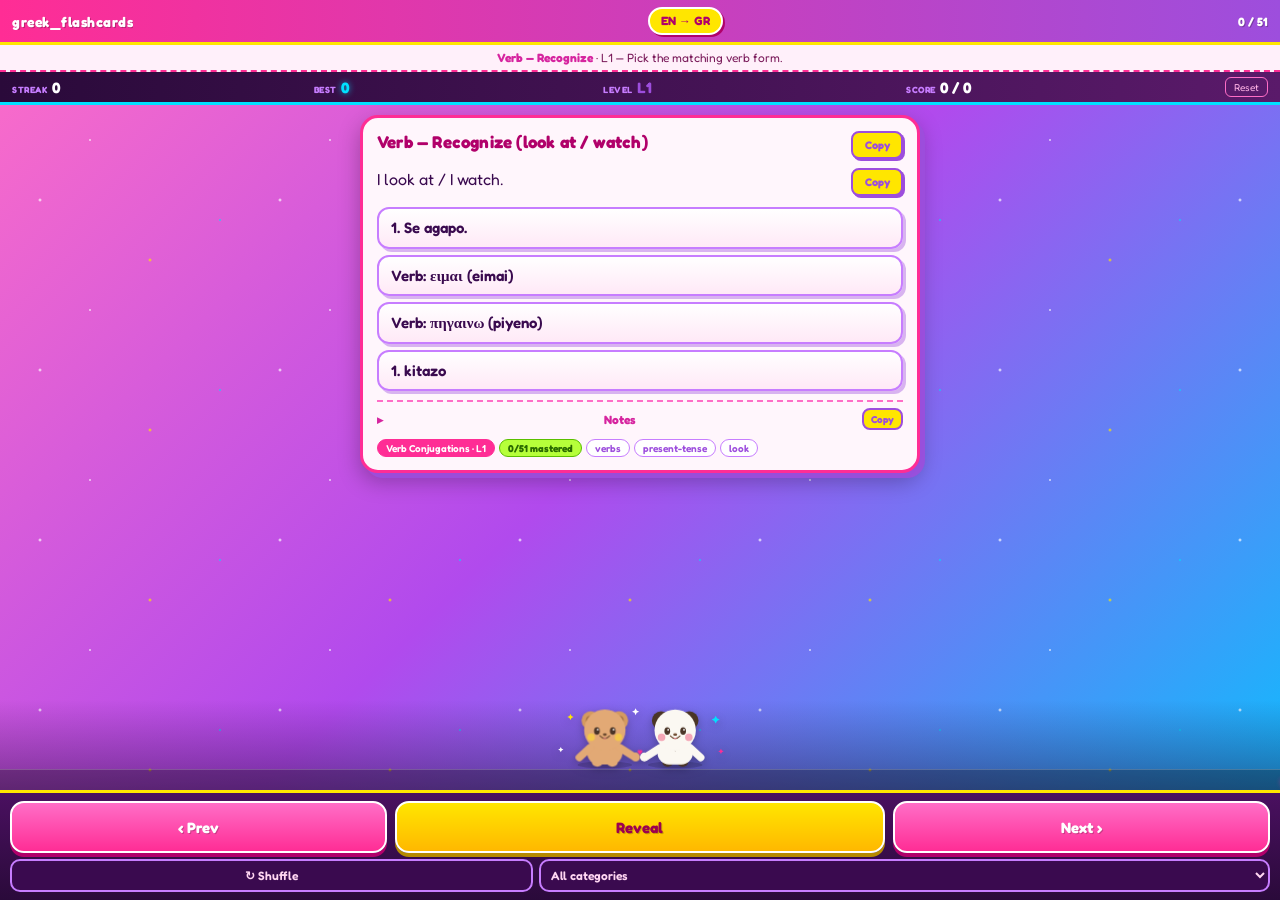
==== greek_flashcards/index.html @ 5ad34394 "persistent hearts + side-profile panda kiss every 10 correct PERSISTENT HEARTS: - New state.heartPla" ====
<!doctype html>
<html lang="en">
<head>
  <meta charset="utf-8" />
  <meta name="viewport" content="width=device-width, initial-scale=1, viewport-fit=cover" />
  <meta name="theme-color" content="#ff2d95" />
  <title>✩ Greek Flashcards ✩</title>
  <link rel="manifest" href="manifest.webmanifest" />
  <link rel="preconnect" href="https://fonts.googleapis.com" />
  <link rel="preconnect" href="https://fonts.gstatic.com" crossorigin />
  <link href="https://fonts.googleapis.com/css2?family=Fredoka:wght@400;500;600;700&display=swap" rel="stylesheet" />
  <link rel="stylesheet" href="styles.css" />
</head>
<body>
  <header class="topbar">
    <div class="deck-name" id="deckName">✩ greek_flashcards ✩</div>
    <button class="dir-toggle" id="dirToggle" type="button" aria-label="Toggle direction">EN → GR</button>
    <div class="progress"><span id="cardIndex">0</span> / <span id="cardTotal">0</span></div>
  </header>

  <div class="instructions-strip" id="instructionsStrip"><strong>Tip:</strong> Read prompt → tap Reveal → compare.</div>

  <div class="stats-bar">
    <span class="stat"><span class="stat-label">Streak</span><span class="stat-value" id="statStreak">0</span></span>
    <span class="stat"><span class="stat-label">Best</span><span class="stat-value best" id="statBest">0</span></span>
    <span class="stat"><span class="stat-label">Level</span><span class="stat-value level" id="statLevel">L1</span></span>
    <span class="stat"><span class="stat-label">Score</span><span class="stat-value" id="statScore">0 / 0</span></span>
    <button class="reset-stats" id="resetStats" type="button" title="Reset all stats">Reset</button>
  </div>

  <main class="card-stage">
    <section class="card" id="card" aria-live="polite">
      <div class="row concept-row">
        <div class="concept" id="concept">Loading…</div>
        <button class="copy-btn" data-copy="concept" type="button" aria-label="Copy concept">Copy</button>
      </div>

      <div class="row prompt-row">
        <div class="prompt" id="prompt"></div>
        <button class="copy-btn" data-copy="prompt" type="button" aria-label="Copy prompt">Copy</button>
      </div>

      <div class="mc-options" id="mcOptions"></div>

      <div class="feedback hidden" id="feedback"></div>

      <button class="reveal-btn hidden" id="revealBtn" type="button">Show answer (no score)</button>

      <div class="answer-row hidden" id="answerRow">
        <div id="answerBlocks"></div>
      </div>

      <details class="notes" id="notesWrap" hidden>
        <summary>
          <span>Notes</span>
          <button class="copy-btn inline-copy" data-copy="notes" type="button" aria-label="Copy notes">Copy</button>
        </summary>
        <div id="notes"></div>
      </details>

      <div class="tags" id="tags"></div>
    </section>
  </main>

  <footer class="mascot">
    <div class="mascot-stage">
    <svg class="mascot-svg" viewBox="0 0 440 150" xmlns="http://www.w3.org/2000/svg" role="img" aria-label="A bear and a panda holding hands">
      <!-- sparkles -->
      <g class="twinkle">
        <path d="M210 14 L212.5 19.5 L218 22 L212.5 24.5 L210 30 L207.5 24.5 L202 22 L207.5 19.5 Z" fill="#ffffff"/>
        <path d="M62 27 L64.2 31.8 L69 34 L64.2 36.2 L62 41 L59.8 36.2 L55 34 L59.8 31.8 Z" fill="#ffe600"/>
        <path d="M392 31 L395 37 L401 40 L395 43 L392 49 L389 43 L383 40 L389 37 Z" fill="#00e1ff"/>
        <path d="M404 106 L406 110 L410 112 L406 114 L404 118 L402 114 L398 112 L402 110 Z" fill="#ff2d95"/>
        <path d="M40 102 L42 106 L46 108 L42 110 L40 114 L38 110 L34 108 L38 106 Z" fill="#ffffff"/>
      </g>

      <!-- ground shadows -->
      <ellipse cx="140" cy="143" rx="62" ry="8" fill="#000000" opacity="0.16"/>
      <ellipse cx="300" cy="143" rx="62" ry="8" fill="#000000" opacity="0.16"/>

      <!-- ===== BEAR (left) ===== -->
      <g class="m-bear">
      <ellipse cx="123" cy="138" rx="12" ry="9" fill="#E2A975"/>
      <ellipse cx="157" cy="138" rx="12" ry="9" fill="#E2A975"/>
      <rect x="100" y="88" width="80" height="54" rx="26" fill="#E2A975"/>
      <line x1="106" y1="104" x2="82" y2="126" stroke="#E2A975" stroke-width="17" stroke-linecap="round"/>
      <line x1="174" y1="104" x2="206" y2="124" stroke="#E2A975" stroke-width="17" stroke-linecap="round"/>
      <circle cx="210" cy="125" r="10" fill="#E2A975"/>
      <circle cx="108" cy="42" r="21" fill="#D49A60"/>
      <circle cx="172" cy="42" r="21" fill="#D49A60"/>
      <circle cx="108" cy="42" r="11" fill="#9C6B3F"/>
      <circle cx="172" cy="42" r="11" fill="#9C6B3F"/>
      <circle cx="140" cy="64" r="47" fill="#E2A975"/>
      <circle class="m-bear-cheek" cx="109" cy="80" r="8.5" fill="#F4C84B"/>
      <circle class="m-bear-cheek" cx="171" cy="80" r="8.5" fill="#F4C84B"/>
      <ellipse cx="122" cy="66" rx="6.5" ry="8.5" fill="#4A3527"/>
      <ellipse cx="158" cy="66" rx="6.5" ry="8.5" fill="#4A3527"/>
      <circle cx="124" cy="63" r="2" fill="#ffffff"/>
      <circle cx="160" cy="63" r="2" fill="#ffffff"/>
      <ellipse cx="140" cy="74" rx="4.5" ry="3" fill="#6E4B30"/>
      <path d="M129 77 q11 12 22 0" fill="none" stroke="#6E4B30" stroke-width="2.4" stroke-linecap="round"/>
      <path d="M136 82 a5 5 0 0 0 8 0 z" fill="#EE7A93"/>
      </g>

      <!-- held-hands heart -->
      <path class="m-heart" d="M220 120 C214 114 213 110 217 109 C219 108.5 220 110 220 111.5 C220 110 221 108.5 223 109 C227 110 226 114 220 120 Z" fill="#ff2d95"/>

      <!-- ===== PANDA (right) ===== -->
      <g class="m-panda">
      <!-- body / arms / legs (always visible) -->
      <ellipse cx="283" cy="138" rx="12" ry="9" fill="#4A3526"/>
      <ellipse cx="317" cy="138" rx="12" ry="9" fill="#4A3526"/>
      <rect x="260" y="88" width="80" height="54" rx="26" fill="#FBF8F2"/>
      <path d="M286 92 L314 92 L300 112 Z" fill="#5C4433"/>
      <circle cx="300" cy="95" r="5" fill="#4A3526"/>
      <line x1="266" y1="104" x2="234" y2="124" stroke="#FBF8F2" stroke-width="17" stroke-linecap="round"/>
      <line x1="334" y1="104" x2="358" y2="126" stroke="#FBF8F2" stroke-width="17" stroke-linecap="round"/>
      <circle cx="230" cy="125" r="10" fill="#FBF8F2"/>
      <!-- frontal head (default) -->
      <g class="m-panda-head-front">
      <circle cx="268" cy="42" r="21" fill="#4A3526"/>
      <circle cx="332" cy="42" r="21" fill="#4A3526"/>
      <circle cx="300" cy="64" r="47" fill="#FBF8F2"/>
      <circle cx="269" cy="80" r="8.5" fill="#F4A6B6"/>
      <circle cx="331" cy="80" r="8.5" fill="#F4A6B6"/>
      <ellipse cx="282" cy="66" rx="6.5" ry="8.5" fill="#4A3527"/>
      <ellipse cx="318" cy="66" rx="6.5" ry="8.5" fill="#4A3527"/>
      <circle cx="284" cy="63" r="2" fill="#ffffff"/>
      <circle cx="320" cy="63" r="2" fill="#ffffff"/>
      <ellipse cx="300" cy="74" rx="4.5" ry="3" fill="#6E4B30"/>
      <path d="M289 77 q11 12 22 0" fill="none" stroke="#6E4B30" stroke-width="2.4" stroke-linecap="round"/>
      <path d="M296 82 a5 5 0 0 0 8 0 z" fill="#EE7A93"/>
      </g>
      <!-- side-profile head (shown on every-10 kiss) -->
      <g class="m-panda-head-profile">
        <!-- visible ear at back-top of head -->
        <circle cx="318" cy="24" r="20" fill="#4A3526"/>
        <circle cx="318" cy="24" r="10" fill="#9C6B3F"/>
        <!-- head -->
        <circle cx="300" cy="64" r="47" fill="#FBF8F2"/>
        <!-- snout / muzzle bulge on the left (toward bear) -->
        <ellipse cx="260" cy="74" rx="18" ry="14" fill="#FBF8F2"/>
        <!-- single eye patch on the front (left) side -->
        <ellipse cx="278" cy="58" rx="8" ry="11" fill="#4A3527" transform="rotate(-18 278 58)"/>
        <!-- eye highlight -->
        <circle cx="276" cy="55" r="2.6" fill="#ffffff"/>
        <circle cx="276" cy="55" r="1.3" fill="#000000"/>
        <!-- visible cheek -->
        <circle cx="278" cy="82" r="7.5" fill="#F4A6B6"/>
        <!-- nose -->
        <ellipse cx="247" cy="69" rx="4.2" ry="3.4" fill="#4A3526"/>
        <!-- puckered kiss mouth -->
        <ellipse cx="246" cy="79" rx="4.2" ry="3" fill="#EE7A93"/>
        <path d="M242 80 q3 -3 6 0" fill="none" stroke="#9C3B5A" stroke-width="1.3" stroke-linecap="round"/>
      </g>
      </g>
    </svg>
      <div class="heart-layer" id="heartLayer"></div>
    </div>
    <div class="marquee"><span>✩ welcome 2 greek flashcards ✩ kalimera bestie ✩ keep ur streak alive ✩ σ' αγαπώ ✩ tap a choice 2 score ✩</span></div>
  </footer>

  <nav class="controls">
    <div class="thumb-zone">
      <button id="prevBtn" type="button" aria-label="Previous">‹ Prev</button>
      <button id="bottomRevealBtn" type="button" aria-label="Reveal answer" class="reveal-bottom">Reveal</button>
      <button id="nextBtn" type="button" aria-label="Next">Next ›</button>
    </div>
    <div class="secondary-controls">
      <button id="shuffleBtn" type="button" aria-label="Shuffle">↻ Shuffle</button>
      <select id="categoryFilter" aria-label="Filter by category">
        <option value="">All categories</option>
      </select>
    </div>
  </nav>

  <div id="completeOverlay" class="complete-overlay hidden">
    <div id="confetti" class="confetti-layer"></div>
    <div class="complete-card">
      <button class="complete-close" id="completeClose" type="button" aria-label="Close">×</button>
      <div class="complete-stars">✩ ✩ ✩</div>
      <h1 class="complete-title" id="completeTitle">CATEGORY COMPLETE!</h1>
      <p class="complete-subtitle" id="completeSubtitle">You mastered all the cards! ✩</p>
      <div class="complete-actions">
        <button class="complete-restart" id="completeRestart" type="button">Restart</button>
      </div>
      <div class="complete-stars">✩ ✩ ✩</div>
    </div>
  </div>

  <script src="app.js"></script>
</body>
</html>
---- greek_flashcards/styles.css ----
:root {
  --hot: #ff2d95;
  --hot2: #ff6ec7;
  --purple: #9d4edd;
  --purple2: #c77dff;
  --cyan: #00e1ff;
  --lime: #b6ff3a;
  --yellow: #ffe600;
  --ink: #3a0a4f;
  --ink-soft: #7a4a92;
  --card: #fff6fc;
  --card-edge: #ff2d95;
}

* { box-sizing: border-box; }

html, body {
  margin: 0;
  padding: 0;
  height: 100dvh;
  color: var(--ink);
  font-family: "Comic Sans MS", "Fredoka", "Chalkboard SE", "Comic Neue", cursive;
  -webkit-font-smoothing: antialiased;
}

body {
  display: flex;
  flex-direction: column;
  overflow: hidden;
  background-color: #b14aed;
  background-image:
    radial-gradient(2px 2px at 40px 30px, #ffffff, transparent),
    radial-gradient(2px 2px at 150px 90px, #ffe600, transparent),
    radial-gradient(1.5px 1.5px at 220px 50px, #00e1ff, transparent),
    radial-gradient(1.5px 1.5px at 90px 140px, #ffffff, transparent),
    linear-gradient(135deg, #ff6ec7 0%, #b14aed 48%, #00c6ff 100%);
  background-size: 240px 170px, 240px 170px, 240px 170px, 240px 170px, cover;
  background-attachment: fixed;
}

/* ---------- top banner ---------- */
.topbar {
  flex: 0 0 auto;
  display: flex;
  justify-content: space-between;
  align-items: center;
  gap: 8px;
  padding: 7px 12px;
  font-size: 12px;
  color: #fff;
  background: linear-gradient(90deg, #ff2d95, #9d4edd);
  border-bottom: 3px solid var(--yellow);
  text-shadow: 1px 1px 0 rgba(0,0,0,0.25);
}
.deck-name {
  font-weight: 700;
  flex: 0 1 auto;
  min-width: 0;
  overflow: hidden;
  text-overflow: ellipsis;
  white-space: nowrap;
  font-size: 14px;
  letter-spacing: 0.5px;
}
.dir-toggle {
  background: var(--yellow);
  color: #b1006a;
  border: 2px solid #fff;
  border-radius: 999px;
  padding: 4px 11px;
  font-size: 12px;
  font-weight: 700;
  cursor: pointer;
  white-space: nowrap;
  box-shadow: 2px 2px 0 #b1006a;
  font-family: inherit;
}
.dir-toggle:active { transform: translate(1px,1px); box-shadow: 1px 1px 0 #b1006a; }
.progress { font-variant-numeric: tabular-nums; flex: 0 0 auto; font-weight: 700; }

/* ---------- instructions ---------- */
.instructions-strip {
  flex: 0 0 auto;
  padding: 5px 12px;
  background: #fff0fa;
  border-bottom: 2px dashed var(--hot);
  font-size: 12px;
  color: #7a1a5a;
  text-align: center;
  white-space: nowrap;
  overflow: hidden;
  text-overflow: ellipsis;
}
.instructions-strip strong { color: #d6249f; font-weight: 700; }

/* ---------- stats ---------- */
.stats-bar {
  flex: 0 0 auto;
  display: flex;
  align-items: center;
  justify-content: space-between;
  gap: 8px;
  padding: 5px 12px;
  background: linear-gradient(90deg, #2a0a3a, #5a1a6a);
  border-bottom: 3px solid var(--cyan);
  font-size: 12px;
}
.stat { display: inline-flex; align-items: baseline; gap: 4px; }
.stat-label { color: var(--purple2); text-transform: uppercase; letter-spacing: 0.6px; font-size: 9px; font-weight: 700; }
.stat-value { color: #fff; font-weight: 700; font-variant-numeric: tabular-nums; font-size: 15px; }
.stat-value.best { color: var(--cyan); text-shadow: 0 0 6px rgba(0,225,255,0.7); }
.stat-value.hot { color: var(--lime); text-shadow: 0 0 8px rgba(182,255,58,0.9); }
.reset-stats {
  background: transparent;
  color: #ffb3e6;
  border: 1px solid var(--hot2);
  border-radius: 6px;
  padding: 3px 8px;
  font-size: 10px;
  cursor: pointer;
  font-family: inherit;
}
.reset-stats:active { background: rgba(255,45,149,0.3); }

/* ---------- card stage ---------- */
.card-stage {
  flex: 1 1 auto;
  min-height: 0;
  display: flex;
  justify-content: center;
  padding: 10px;
  overflow-y: auto;
  -webkit-overflow-scrolling: touch;
}
.card {
  background: var(--card);
  border: 3px solid var(--card-edge);
  border-radius: 18px;
  padding: 13px 14px;
  width: 100%;
  max-width: 560px;
  display: flex;
  flex-direction: column;
  gap: 9px;
  height: fit-content;
  box-shadow: 5px 5px 0 rgba(157,78,221,0.9), 0 8px 22px rgba(0,0,0,0.28);
}

.row { display: flex; align-items: flex-start; gap: 8px; }

.concept {
  flex: 1;
  font-size: clamp(14px, 3.7vw, 17px);
  font-weight: 700;
  letter-spacing: 0.2px;
  line-height: 1.25;
  color: #b1006a;
}
.prompt {
  flex: 1;
  font-size: clamp(14px, 3.6vw, 16px);
  line-height: 1.4;
  white-space: pre-line;
  color: var(--ink);
  cursor: pointer;
}

/* ---------- multiple choice ---------- */
.mc-options { display: flex; flex-direction: column; gap: 6px; margin-top: 2px; }
.mc-option {
  text-align: left;
  background: linear-gradient(#ffffff, #ffe9f7);
  border: 2.5px solid var(--purple2);
  border-radius: 12px;
  padding: 9px 12px;
  font-size: clamp(13px, 3.4vw, 15px);
  color: var(--ink);
  font-weight: 600;
  cursor: pointer;
  white-space: pre-line;
  line-height: 1.3;
  box-shadow: 3px 3px 0 rgba(157,78,221,0.4);
  font-family: inherit;
  transition: transform 0.08s;
}
.mc-option:active { transform: translate(1px,1px); }
.mc-option.correct {
  background: linear-gradient(#eaffd0, #caff8a);
  border-color: #5bbf00;
  color: #2a6a00;
  font-weight: 700;
  box-shadow: 3px 3px 0 #5bbf00;
}
.mc-option.wrong {
  background: linear-gradient(#ffe0ea, #ffc2d4);
  border-color: #ff3b6b;
  color: #c00038;
  box-shadow: 3px 3px 0 #ff3b6b;
}
.mc-option.disabled { pointer-events: none; }
.mc-option.disabled:not(.correct):not(.wrong) { opacity: 0.5; }

.feedback {
  text-align: center;
  font-size: 13px;
  font-weight: 700;
  padding: 5px;
  border-radius: 10px;
}
.feedback.ok { color: #2a6a00; background: #d9ffb0; border: 2px solid #5bbf00; }
.feedback.bad { color: #c00038; background: #ffd9e4; border: 2px solid #ff3b6b; }

/* ---------- answer ---------- */
.reveal-btn {
  align-self: center;
  background: #fff;
  color: var(--purple);
  border: 2px solid var(--purple2);
  border-radius: 999px;
  padding: 6px 14px;
  font-size: 12px;
  cursor: pointer;
  font-family: inherit;
  font-weight: 600;
}
.reveal-btn:active { transform: translateY(1px); }

.answer-row { display: flex; flex-direction: column; gap: 8px; }
.ans-block { display: flex; flex-direction: column; gap: 2px; }
.ans-label { font-size: 10px; color: var(--purple); text-transform: uppercase; letter-spacing: 0.6px; font-weight: 700; }
.ans-row { align-items: flex-start; gap: 8px; }
.ans-text { flex: 1; font-size: clamp(13px, 3.4vw, 15px); line-height: 1.4; white-space: pre-line; }
.ans-en { color: var(--ink); }
.ans-gr { color: #d6249f; font-weight: 700; }
.ans-phon { color: #6a1fb1; font-style: italic; }
.hidden { display: none; }

.copy-btn {
  flex: 0 0 auto;
  background: var(--yellow);
  color: #9d4edd;
  border: 2px solid #9d4edd;
  border-radius: 8px;
  padding: 4px 9px;
  font-size: 11px;
  font-weight: 700;
  cursor: pointer;
  min-width: 52px;
  min-height: 28px;
  box-shadow: 2px 2px 0 #9d4edd;
  font-family: inherit;
}
.copy-btn:active { transform: translate(1px,1px); box-shadow: 1px 1px 0 #9d4edd; }
.copy-btn.copied { background: var(--lime); color: #2a6a00; border-color: #2a6a00; box-shadow: 2px 2px 0 #2a6a00; }
.copy-btn.inline-copy { margin-left: 6px; padding: 2px 7px; font-size: 10px; min-height: 22px; min-width: auto; box-shadow: none; }

/* ---------- notes & tags ---------- */
.notes {
  color: var(--ink-soft);
  font-size: 12px;
  border-top: 2px dashed var(--hot2);
  padding-top: 6px;
}
.notes summary {
  cursor: pointer;
  color: #d6249f;
  display: flex;
  align-items: center;
  justify-content: space-between;
  list-style: none;
  font-size: 12px;
  font-weight: 700;
}
.notes summary::-webkit-details-marker { display: none; }
.notes summary::before { content: "▸ "; display: inline-block; transition: transform 0.15s; }
.notes[open] summary::before { transform: rotate(90deg); }
.notes > div { margin-top: 6px; line-height: 1.45; white-space: pre-line; font-size: 12px; }

.tags { display: flex; flex-wrap: wrap; gap: 4px; }
.tag {
  font-size: 10px;
  color: var(--purple);
  background: #fff;
  border: 1.5px solid var(--purple2);
  border-radius: 999px;
  padding: 2px 8px;
  font-weight: 600;
}
.tag-category { color: #fff; background: var(--hot); border-color: var(--hot); }
.tag-sub { color: #06414f; background: var(--cyan); border-color: #00b3cc; }

/* ---------- mascot band ---------- */
.mascot {
  flex: 0 0 auto;
  display: flex;
  flex-direction: column;
  align-items: center;
  gap: 1px;
  padding: 2px 0 0;
  background: linear-gradient(180deg, rgba(42,10,58,0), rgba(42,10,58,0.45));
}
.mascot-stage {
  position: relative;
  display: inline-block;
  line-height: 0;
}
.mascot-svg {
  width: min(90vw, 340px);
  height: auto;
  max-height: 66px;
  display: block;
  filter: drop-shadow(0 3px 4px rgba(0,0,0,0.25));
}
.heart-layer {
  position: absolute;
  inset: 0;
  pointer-events: none;
  overflow: visible;
  z-index: 5;
}
.heart-burst {
  position: absolute;
  font-size: 22px;
  line-height: 1;
  pointer-events: none;
  user-select: none;
  transform-origin: center;
  animation: heartBurst 600ms cubic-bezier(.34,1.56,.64,1) forwards;
  filter: drop-shadow(0 0 3px rgba(255,255,255,0.6));
  will-change: transform, opacity;
}
@keyframes heartBurst {
  0%   { transform: translate(-50%,-50%) scale(0.2) rotate(var(--rot, 0deg)); opacity: 0; }
  60%  { transform: translate(-50%,-50%) scale(1.4) rotate(var(--rot, 0deg)); opacity: 1; }
  100% { transform: translate(-50%,-50%) scale(1)   rotate(var(--rot, 0deg)); opacity: 1; }
}
.heart-burst.clearing {
  animation: heartClear 350ms ease-in forwards;
}
@keyframes heartClear {
  0%   { opacity: 1; transform: translate(-50%,-50%) scale(1)   rotate(var(--rot, 0deg)); }
  100% { opacity: 0; transform: translate(-50%, 40%) scale(0.3) rotate(var(--rot, 0deg)); }
}
@media (prefers-reduced-motion: reduce) {
  .heart-burst { animation: none; opacity: 1; transform: translate(-50%,-50%) rotate(var(--rot,0deg)); }
}
.twinkle { animation: twinkle 1.6s ease-in-out infinite alternate; transform-origin: center; }
@keyframes twinkle { from { opacity: 0.45; } to { opacity: 1; } }

.marquee {
  width: 100%;
  overflow: hidden;
  white-space: nowrap;
  background: rgba(0,0,0,0.25);
  border-top: 1px solid rgba(255,255,255,0.2);
}
.marquee span {
  display: inline-block;
  padding-left: 100%;
  font-size: 11px;
  font-weight: 700;
  color: var(--yellow);
  text-shadow: 0 0 5px var(--hot);
  animation: scroll 16s linear infinite;
}
@keyframes scroll { from { transform: translateX(0); } to { transform: translateX(-100%); } }

/* ---------- bottom controls ---------- */
.controls {
  flex: 0 0 auto;
  display: flex;
  flex-direction: column;
  gap: 6px;
  padding: 8px 10px calc(8px + env(safe-area-inset-bottom));
  background: linear-gradient(0deg, #2a0a3a, #4a1060);
  border-top: 3px solid var(--yellow);
}
.thumb-zone { display: grid; grid-template-columns: 1fr 1.3fr 1fr; gap: 8px; }
.thumb-zone button {
  background: linear-gradient(var(--hot2), var(--hot));
  color: #fff;
  border: 2.5px solid #fff;
  border-radius: 14px;
  padding: 11px 8px;
  font-size: 15px;
  font-weight: 700;
  min-height: 52px;
  box-shadow: 0 4px 0 #b1006a;
  text-shadow: 1px 1px 0 rgba(0,0,0,0.2);
  font-family: inherit;
}
.thumb-zone button:active { transform: translateY(2px); box-shadow: 0 2px 0 #b1006a; }
.reveal-bottom {
  background: linear-gradient(var(--yellow), #ffb800) !important;
  color: #9d0050 !important;
  box-shadow: 0 4px 0 #b58a00 !important;
}
.reveal-bottom:active { box-shadow: 0 2px 0 #b58a00 !important; }
.reveal-bottom.revealed {
  background: linear-gradient(var(--lime), #7ad400) !important;
  color: #1f5a00 !important;
  box-shadow: 0 4px 0 #4f8a00 !important;
}
.secondary-controls { display: grid; grid-template-columns: 1fr 1.4fr; gap: 6px; }
.secondary-controls button, .secondary-controls select {
  background: #3a0a4f;
  color: #ffd6f2;
  border: 2px solid var(--purple2);
  border-radius: 10px;
  padding: 6px 6px;
  font-size: 12px;
  min-height: 32px;
  font-family: inherit;
  font-weight: 600;
}
.secondary-controls button:active { transform: translateY(1px); }

/* ---------- mastery tag ---------- */
.tag-mastery { color: #2a6a00; background: var(--lime); border-color: #5bbf00; font-weight: 700; }
.tag-progress { color: #6a3a00; background: #ffe6b3; border-color: #d4933a; font-weight: 700; }

/* ---------- level stat ---------- */
.stat-value.level { color: var(--purple); }
.stat-value.level.hot { color: var(--hot); text-shadow: 0 0 6px rgba(255,45,149,0.5); }
.stat-value.level.max { color: var(--yellow); background: var(--hot); padding: 2px 6px; border-radius: 6px; }

/* ---------- KISS animation ---------- */
/* Panda (right, center ~300,115) leans 90° CCW + translates left
   so its mouth lands on bear's right cheek (~178,80). Pivots around
   the panda's body center. */
.m-panda {
  transform-box: fill-box;
  transform-origin: 50% 70%;
  will-change: transform;
}
.m-bear {
  transform-box: fill-box;
  transform-origin: 50% 70%;
  will-change: transform;
}
.m-bear-cheek {
  transition: none;
  transform-origin: center;
  transform-box: fill-box;
  will-change: fill, r;
}

/* ---- profile head visibility ---- */
.m-panda-head-profile { opacity: 0; pointer-events: none; }
.mascot-svg.kiss-fire-profile .m-panda-head-front { opacity: 0; }
.mascot-svg.kiss-fire-profile .m-panda-head-profile { opacity: 1; }

.mascot-svg.kiss-fire .m-panda { animation: pandaKiss 480ms cubic-bezier(.55,.08,.3,1.4) both; }
.mascot-svg.kiss-fire .m-bear  { animation: bearAbsorb 480ms cubic-bezier(.4,0,.4,1)    both; }
.mascot-svg.kiss-fire .m-bear-cheek { animation: bearBlush 900ms ease-out both; }
.mascot-svg.kiss-fire .m-heart { animation: heartPulse 480ms ease-out both; }

/* ---- profile (every-10) kiss: no body rotation, head is already in profile ---- */
.mascot-svg.kiss-fire-profile .m-panda { animation: pandaKissProfile 900ms cubic-bezier(.4,0,.4,1.2) both; }
.mascot-svg.kiss-fire-profile .m-bear  { animation: bearAbsorbProfile 900ms cubic-bezier(.4,0,.4,1) both; }
.mascot-svg.kiss-fire-profile .m-bear-cheek { animation: bearBlushProfile 1400ms ease-out both; }
.mascot-svg.kiss-fire-profile .m-heart { animation: heartPulse 900ms ease-out both; }
@keyframes pandaKissProfile {
  0%   { transform: translate(0,0); }
  35%  { transform: translate(-95px, 8px); }   /* leans in for the smooch */
  60%  { transform: translate(-105px, 10px); } /* contact */
  78%  { transform: translate(-95px, 8px); }
  100% { transform: translate(0,0); }
}
@keyframes bearAbsorbProfile {
  0%   { transform: translate(0,0)     rotate(0); }
  50%  { transform: translate(0,0)     rotate(0); }
  62%  { transform: translate(-6px,2px) rotate(-7deg); }
  80%  { transform: translate(-3px,1px) rotate(-3deg); }
  100% { transform: translate(0,0)     rotate(0); }
}
@keyframes bearBlushProfile {
  0%   { fill: #F4C84B; }
  30%  { fill: #ff6ec7; }
  55%  { fill: #ff1f7a; }
  100% { fill: #F4C84B; }
}

@keyframes pandaKiss {
  0%   { transform: rotate(0)        translate(0, 0); }
  35%  { transform: rotate(-90deg)   translate(0, -40px); }
  55%  { transform: rotate(-90deg)   translate(0, -52px); } /* contact */
  75%  { transform: rotate(-90deg)   translate(0, -40px); }
  100% { transform: rotate(0)        translate(0, 0); }
}

@keyframes bearAbsorb {
  0%   { transform: translate(0,0)     rotate(0); }
  45%  { transform: translate(0,0)     rotate(0); }
  60%  { transform: translate(-4px,1px) rotate(-5deg); }   /* nudged by the kiss */
  78%  { transform: translate(-2px,0)   rotate(-2deg); }
  100% { transform: translate(0,0)     rotate(0); }
}

@keyframes bearBlush {
  0%   { fill: #F4C84B; }
  35%  { fill: #ff6ec7; }   /* blushing */
  65%  { fill: #ff2d95; }   /* peak blush */
  100% { fill: #F4C84B; }
}

@keyframes heartPulse {
  0%   { transform: scale(1); }
  50%  { transform: scale(1.5); filter: drop-shadow(0 0 6px #ff2d95); }
  100% { transform: scale(1); }
}
.m-heart { transform-origin: center; transform-box: fill-box; }

@media (prefers-reduced-motion: reduce) {
  .mascot-svg.kiss-fire .m-panda,
  .mascot-svg.kiss-fire .m-bear,
  .mascot-svg.kiss-fire .m-bear-cheek,
  .mascot-svg.kiss-fire .m-heart,
  .mascot-svg.kiss-fire-profile .m-panda,
  .mascot-svg.kiss-fire-profile .m-bear,
  .mascot-svg.kiss-fire-profile .m-bear-cheek,
  .mascot-svg.kiss-fire-profile .m-heart { animation: none; }
}

/* ---------- CATEGORY COMPLETE overlay ---------- */
.complete-overlay {
  position: fixed;
  inset: 0;
  z-index: 1000;
  display: flex;
  align-items: center;
  justify-content: center;
  padding: 16px;
  background: radial-gradient(ellipse at center, rgba(157,78,221,0.65), rgba(11,4,30,0.92));
  animation: overlayIn 0.3s ease-out;
  overflow: hidden;
}
.complete-overlay.hidden { display: none; }
@keyframes overlayIn { from { opacity: 0; } to { opacity: 1; } }

.complete-card {
  position: relative;
  background: linear-gradient(180deg, #fff6fc, #ffe0f0);
  border: 4px solid var(--yellow);
  border-radius: 22px;
  padding: 28px 22px;
  width: min(420px, 92vw);
  text-align: center;
  box-shadow: 0 16px 50px rgba(0,0,0,0.55), 0 0 0 6px rgba(255,45,149,0.6);
  animation: cardPop 0.55s cubic-bezier(.34,1.56,.64,1) both;
}
@keyframes cardPop {
  0%   { transform: scale(0.4) rotate(-8deg); opacity: 0; }
  60%  { transform: scale(1.08) rotate(2deg); opacity: 1; }
  100% { transform: scale(1) rotate(0); }
}

.complete-close {
  position: absolute;
  top: 6px;
  right: 10px;
  background: transparent;
  border: none;
  font-size: 26px;
  font-weight: 700;
  color: var(--purple);
  cursor: pointer;
  line-height: 1;
}

.complete-stars {
  color: var(--yellow);
  font-size: 20px;
  letter-spacing: 8px;
  text-shadow: 0 0 8px var(--hot);
  margin: 4px 0;
  animation: starsTwinkle 1.2s ease-in-out infinite alternate;
}
@keyframes starsTwinkle { from { opacity: 0.5; transform: scale(0.96); } to { opacity: 1; transform: scale(1.04); } }

.complete-title {
  margin: 8px 0 4px;
  font-size: clamp(22px, 7vw, 32px);
  font-weight: 900;
  letter-spacing: 1px;
  color: var(--hot);
  text-shadow: 3px 3px 0 var(--yellow), 5px 5px 0 var(--purple);
  animation: titlePulse 1s ease-in-out infinite alternate;
}
@keyframes titlePulse { from { transform: scale(1); } to { transform: scale(1.05); } }

.complete-subtitle {
  margin: 8px 0 16px;
  font-size: 14px;
  color: var(--ink);
  font-weight: 600;
}

.complete-actions { margin: 12px 0 8px; }
.complete-restart {
  background: linear-gradient(var(--lime), #7ad400);
  color: #1f5a00;
  border: 3px solid #4f8a00;
  border-radius: 14px;
  padding: 12px 22px;
  font-size: 16px;
  font-weight: 800;
  font-family: inherit;
  cursor: pointer;
  box-shadow: 0 5px 0 #4f8a00;
  text-shadow: 1px 1px 0 rgba(255,255,255,0.5);
}
.complete-restart:active { transform: translateY(3px); box-shadow: 0 2px 0 #4f8a00; }

/* confetti */
.confetti-layer {
  position: absolute;
  inset: 0;
  pointer-events: none;
  overflow: hidden;
}
.confetto {
  position: absolute;
  top: -20px;
  width: 10px;
  height: 16px;
  border-radius: 2px;
  animation: confettiFall linear forwards;
}
@keyframes confettiFall {
  0%   { transform: translateY(-20px) rotate(0); opacity: 1; }
  100% { transform: translateY(110vh) rotate(720deg); opacity: 0.9; }
}
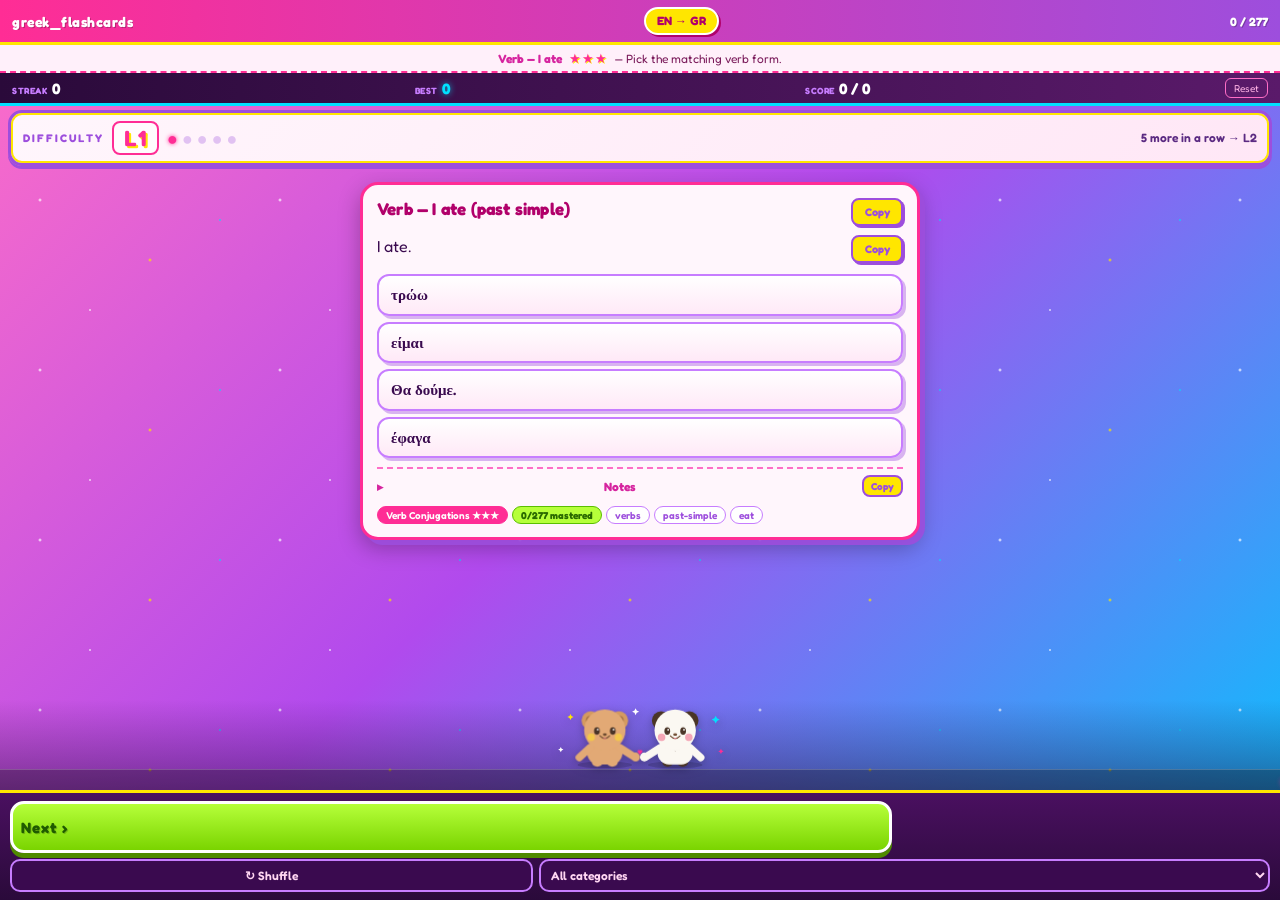
==== commit 7d673b97: "left-thumb Next-only nav + new Progressive Theme category (40 cards) UI — single Next button on the " ====
--- a/greek_flashcards/index.html
+++ b/greek_flashcards/index.html
@@ -23,9 +23,15 @@
   <div class="stats-bar">
     <span class="stat"><span class="stat-label">Streak</span><span class="stat-value" id="statStreak">0</span></span>
     <span class="stat"><span class="stat-label">Best</span><span class="stat-value best" id="statBest">0</span></span>
-    <span class="stat"><span class="stat-label">Level</span><span class="stat-value level" id="statLevel">L1</span></span>
     <span class="stat"><span class="stat-label">Score</span><span class="stat-value" id="statScore">0 / 0</span></span>
     <button class="reset-stats" id="resetStats" type="button" title="Reset all stats">Reset</button>
+  </div>
+
+  <div class="difficulty-meter" id="difficultyMeter" role="status" aria-live="polite">
+    <span class="dm-label">DIFFICULTY</span>
+    <span class="dm-level" id="dmLevel">L1</span>
+    <span class="dm-dots" id="dmDots" aria-hidden="true">●○○○○</span>
+    <span class="dm-hint" id="dmHint">2 right in a row → L2</span>
   </div>
 
   <main class="card-stage">
@@ -44,7 +50,7 @@
 
       <div class="feedback hidden" id="feedback"></div>
 
-      <button class="reveal-btn hidden" id="revealBtn" type="button">Show answer (no score)</button>
+      <button class="reveal-btn hidden" id="revealBtn" type="button" hidden>Show answer (no score)</button>
 
       <div class="answer-row hidden" id="answerRow">
         <div id="answerBlocks"></div>
@@ -161,10 +167,8 @@
   </footer>
 
   <nav class="controls">
-    <div class="thumb-zone">
-      <button id="prevBtn" type="button" aria-label="Previous">‹ Prev</button>
-      <button id="bottomRevealBtn" type="button" aria-label="Reveal answer" class="reveal-bottom">Reveal</button>
-      <button id="nextBtn" type="button" aria-label="Next">Next ›</button>
+    <div class="thumb-zone thumb-zone-left">
+      <button id="nextBtn" type="button" aria-label="Next" class="next-big">Next ›</button>
     </div>
     <div class="secondary-controls">
       <button id="shuffleBtn" type="button" aria-label="Shuffle">↻ Shuffle</button>
--- a/greek_flashcards/styles.css
+++ b/greek_flashcards/styles.css
@@ -375,7 +375,8 @@
   background: linear-gradient(0deg, #2a0a3a, #4a1060);
   border-top: 3px solid var(--yellow);
 }
-.thumb-zone { display: grid; grid-template-columns: 1fr 1.3fr 1fr; gap: 8px; }
+.thumb-zone { display: flex; gap: 8px; align-items: stretch; }
+.thumb-zone-left { justify-content: flex-start; }
 .thumb-zone button {
   background: linear-gradient(var(--hot2), var(--hot));
   color: #fff;
@@ -390,16 +391,27 @@
   font-family: inherit;
 }
 .thumb-zone button:active { transform: translateY(2px); box-shadow: 0 2px 0 #b1006a; }
-.reveal-bottom {
-  background: linear-gradient(var(--yellow), #ffb800) !important;
-  color: #9d0050 !important;
-  box-shadow: 0 4px 0 #b58a00 !important;
-}
-.reveal-bottom:active { box-shadow: 0 2px 0 #b58a00 !important; }
-.reveal-bottom.revealed {
+
+/* Big left-thumb Next: occupies ~70% of the row, on the left side. */
+.next-big {
+  flex: 0 1 70%;
+  max-width: 70%;
+  min-height: 64px;
+  font-size: 22px;
+  font-weight: 900;
+  letter-spacing: 1px;
+  border-radius: 18px;
+  text-align: left;
+  padding-left: 22px;
   background: linear-gradient(var(--lime), #7ad400) !important;
   color: #1f5a00 !important;
-  box-shadow: 0 4px 0 #4f8a00 !important;
+  border: 3px solid #fff !important;
+  box-shadow: 0 5px 0 #4f8a00 !important;
+  text-shadow: 1px 1px 0 rgba(255,255,255,0.4);
+}
+.next-big:active {
+  transform: translateY(3px);
+  box-shadow: 0 2px 0 #4f8a00 !important;
 }
 .secondary-controls { display: grid; grid-template-columns: 1fr 1.4fr; gap: 6px; }
 .secondary-controls button, .secondary-controls select {
@@ -419,10 +431,91 @@
 .tag-mastery { color: #2a6a00; background: var(--lime); border-color: #5bbf00; font-weight: 700; }
 .tag-progress { color: #6a3a00; background: #ffe6b3; border-color: #d4933a; font-weight: 700; }
 
-/* ---------- level stat ---------- */
-.stat-value.level { color: var(--purple); }
-.stat-value.level.hot { color: var(--hot); text-shadow: 0 0 6px rgba(255,45,149,0.5); }
-.stat-value.level.max { color: var(--yellow); background: var(--hot); padding: 2px 6px; border-radius: 6px; }
+/* ---------- DIFFICULTY METER (the one place to look) ---------- */
+.difficulty-meter {
+  flex: 0 0 auto;
+  display: flex;
+  align-items: center;
+  flex-wrap: wrap;
+  gap: 8px;
+  margin: 4px 8px 6px;
+  padding: 8px 12px;
+  border: 3px solid var(--purple);
+  border-radius: 14px;
+  background: linear-gradient(135deg, #fff6fc 0%, #ffe7f6 100%);
+  box-shadow: 0 3px 0 var(--purple), 0 0 0 2px var(--yellow) inset;
+  font-family: inherit;
+  font-weight: 700;
+  transition: transform 200ms ease, box-shadow 200ms ease;
+}
+.dm-label {
+  font-size: 11px;
+  letter-spacing: 2px;
+  color: var(--purple);
+  font-weight: 900;
+}
+.dm-level {
+  font-size: 22px;
+  font-weight: 900;
+  color: var(--hot);
+  letter-spacing: 1px;
+  text-shadow: 2px 2px 0 var(--yellow);
+  padding: 2px 10px;
+  border-radius: 8px;
+  background: rgba(255,255,255,0.65);
+  border: 2px solid var(--hot);
+  min-width: 46px;
+  text-align: center;
+}
+.dm-level.max {
+  background: var(--yellow);
+  color: var(--hot);
+  border-color: var(--hot);
+  text-shadow: 1px 1px 0 #fff;
+  animation: dmMaxGlow 1.4s ease-in-out infinite alternate;
+}
+@keyframes dmMaxGlow { from { box-shadow: 0 0 4px var(--hot); } to { box-shadow: 0 0 14px var(--hot); } }
+.dm-dots {
+  font-size: 18px;
+  letter-spacing: 4px;
+  color: var(--purple);
+  font-weight: 900;
+}
+.dm-dots .on  { color: var(--hot); text-shadow: 0 0 4px var(--hot); }
+.dm-dots .off { color: rgba(157,78,221,0.3); }
+.dm-hint {
+  font-size: 12px;
+  color: #5b2a82;
+  margin-left: auto;
+  font-weight: 600;
+}
+
+/* Flash animations on level change */
+.difficulty-meter.dm-up {
+  animation: dmUp 900ms ease-out;
+}
+.difficulty-meter.dm-down {
+  animation: dmDown 900ms ease-out;
+}
+@keyframes dmUp {
+  0%   { transform: scale(1);    box-shadow: 0 3px 0 var(--purple), 0 0 0 2px var(--yellow) inset; background: #b6ff3a; }
+  20%  { transform: scale(1.08); box-shadow: 0 5px 0 #4f8a00, 0 0 24px #b6ff3a; }
+  100% { transform: scale(1);    box-shadow: 0 3px 0 var(--purple), 0 0 0 2px var(--yellow) inset; }
+}
+@keyframes dmDown {
+  0%   { transform: scale(1);    background: linear-gradient(135deg, #ffd6e7 0%, #ffb3cf 100%); }
+  20%  { transform: scale(0.94); box-shadow: 0 2px 0 #b00050, 0 0 24px #ff2d95; }
+  100% { transform: scale(1);    box-shadow: 0 3px 0 var(--purple), 0 0 0 2px var(--yellow) inset; }
+}
+
+/* Per-card difficulty stars (visually distinct from the L1-L5 meter) */
+.card-stars {
+  color: var(--hot);
+  font-size: 13px;
+  letter-spacing: 1px;
+  margin: 0 4px;
+  text-shadow: 1px 1px 0 var(--yellow);
+}
 
 /* ---------- KISS animation ---------- */
 /* Panda (right, center ~300,115) leans 90° CCW + translates left
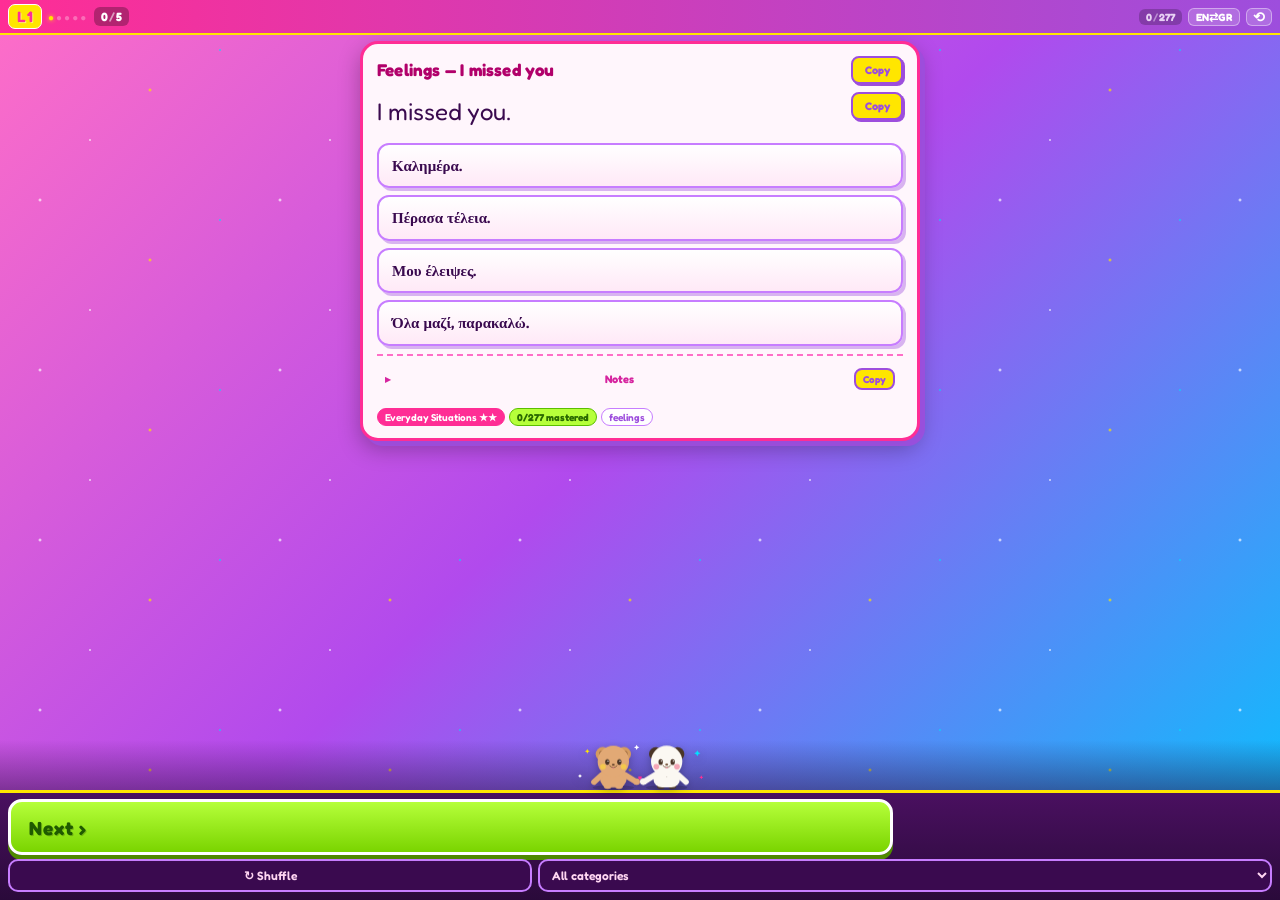
==== commit 993b31f3: "Merge branch 'claude/greek-flashcards-mobile-AXNO2'" ====
--- a/greek_flashcards/index.html
+++ b/greek_flashcards/index.html
@@ -12,27 +12,18 @@
   <link rel="stylesheet" href="styles.css" />
 </head>
 <body>
-  <header class="topbar">
-    <div class="deck-name" id="deckName">✩ greek_flashcards ✩</div>
-    <button class="dir-toggle" id="dirToggle" type="button" aria-label="Toggle direction">EN → GR</button>
-    <div class="progress"><span id="cardIndex">0</span> / <span id="cardTotal">0</span></div>
+  <header class="topbar-compact" id="topbarCompact" role="status" aria-live="polite">
+    <span class="tb-level" id="dmLevel">L1</span>
+    <span class="tb-dots" id="dmDots" aria-hidden="true">●○○○○</span>
+    <span class="tb-stat"><span id="statStreak">0</span><i class="tb-sep">/</i><span id="dmHint">5</span></span>
+    <span class="tb-stat tb-stat-dim"><span id="cardIndex">0</span><i class="tb-sep">/</i><span id="cardTotal">0</span></span>
+    <button class="tb-btn" id="dirToggle" type="button" aria-label="Toggle direction">EN⇄GR</button>
+    <button class="tb-btn tb-reset" id="resetStats" type="button" aria-label="Reset stats">⟲</button>
+    <span class="tb-hidden" id="statBest">0</span>
+    <span class="tb-hidden" id="statScore">0 / 0</span>
+    <span class="tb-hidden" id="deckName">greek_flashcards</span>
+    <span class="tb-hidden" id="instructionsStrip"></span>
   </header>
-
-  <div class="instructions-strip" id="instructionsStrip"><strong>Tip:</strong> Read prompt → tap Reveal → compare.</div>
-
-  <div class="stats-bar">
-    <span class="stat"><span class="stat-label">Streak</span><span class="stat-value" id="statStreak">0</span></span>
-    <span class="stat"><span class="stat-label">Best</span><span class="stat-value best" id="statBest">0</span></span>
-    <span class="stat"><span class="stat-label">Score</span><span class="stat-value" id="statScore">0 / 0</span></span>
-    <button class="reset-stats" id="resetStats" type="button" title="Reset all stats">Reset</button>
-  </div>
-
-  <div class="difficulty-meter" id="difficultyMeter" role="status" aria-live="polite">
-    <span class="dm-label">DIFFICULTY</span>
-    <span class="dm-level" id="dmLevel">L1</span>
-    <span class="dm-dots" id="dmDots" aria-hidden="true">●○○○○</span>
-    <span class="dm-hint" id="dmHint">2 right in a row → L2</span>
-  </div>
 
   <main class="card-stage">
     <section class="card" id="card" aria-live="polite">
--- a/greek_flashcards/styles.css
+++ b/greek_flashcards/styles.css
@@ -724,3 +724,119 @@
   0%   { transform: translateY(-20px) rotate(0); opacity: 1; }
   100% { transform: translateY(110vh) rotate(720deg); opacity: 0.9; }
 }
+
+/* ============================================================
+   COMPACT LAYOUT v21 — collapse 4 top bars into 1 status row
+   ============================================================ */
+
+/* Hide all elements moved into the compact topbar */
+.tb-hidden { display: none !important; }
+
+/* The single compact top status row — only difficulty + streak numbers */
+.topbar-compact {
+  flex: 0 0 auto;
+  display: flex;
+  align-items: center;
+  gap: 6px;
+  padding: 4px 8px;
+  background: linear-gradient(90deg, #ff2d95, #9d4edd);
+  border-bottom: 2px solid var(--yellow);
+  color: #fff;
+  font-family: inherit;
+  font-weight: 800;
+  font-size: 11px;
+  min-height: 34px;
+  max-height: 36px;
+  z-index: 4;
+}
+.tb-level {
+  background: var(--yellow);
+  color: var(--hot);
+  padding: 2px 8px;
+  border-radius: 7px;
+  border: 1.5px solid #fff;
+  font-size: 15px;
+  font-weight: 900;
+  letter-spacing: 0.5px;
+  text-shadow: 1px 1px 0 rgba(255,255,255,0.45);
+  min-width: 34px;
+  text-align: center;
+}
+.tb-level.max {
+  background: var(--lime);
+  color: #9d0050;
+}
+.tb-dots {
+  font-size: 10px;
+  letter-spacing: 2px;
+  color: var(--yellow);
+}
+.tb-dots .on { color: var(--yellow); text-shadow: 0 0 4px var(--yellow); }
+.tb-dots .off { color: rgba(255,255,255,0.3); }
+.tb-stat {
+  background: rgba(0,0,0,0.28);
+  padding: 2px 7px;
+  border-radius: 6px;
+  font-size: 12px;
+  font-variant-numeric: tabular-nums;
+}
+.tb-stat-dim { opacity: 0.75; font-size: 10.5px; margin-left: auto; }
+.tb-sep { font-style: normal; opacity: 0.55; margin: 0 1px; font-weight: 600; }
+.tb-btn {
+  background: rgba(255,255,255,0.18);
+  color: #fff;
+  border: 1.5px solid rgba(255,255,255,0.4);
+  border-radius: 6px;
+  padding: 2px 7px;
+  font-size: 10.5px;
+  font-weight: 700;
+  font-family: inherit;
+  cursor: pointer;
+}
+.tb-btn:active { background: rgba(255,255,255,0.35); }
+.tb-reset { padding: 1px 6px; font-size: 14px; line-height: 1; }
+
+/* Level-up / level-down flash now lives on the topbar */
+.topbar-compact.dm-up .tb-level   { animation: tbUp   700ms ease-out; }
+.topbar-compact.dm-down .tb-level { animation: tbDown 700ms ease-out; }
+@keyframes tbUp {
+  0%   { transform: scale(1);    background: var(--lime); box-shadow: 0 0 0 var(--lime); }
+  25%  { transform: scale(1.35); box-shadow: 0 0 14px var(--lime); }
+  100% { transform: scale(1);    background: var(--yellow); }
+}
+@keyframes tbDown {
+  0%   { transform: scale(1);    background: #fff; color: var(--hot); }
+  25%  { transform: scale(0.82); box-shadow: 0 0 14px var(--hot); }
+  100% { transform: scale(1);    background: var(--yellow); }
+}
+
+/* Card stage gets ~70%+ of vertical space, smaller fonts overall */
+.card-stage { padding: 6px 10px 8px; }
+.card { padding: 12px 14px; gap: 8px; }
+.concept-row { gap: 6px; align-items: center; }
+.concept { font-size: clamp(14px, 4vw, 17px) !important; line-height: 1.2; }
+.card-stars { font-size: 12px; margin-left: 4px; }
+.prompt-row { gap: 6px; }
+.prompt { font-size: clamp(18px, 5.5vw, 24px) !important; line-height: 1.2; padding: 6px 0; }
+.mc-options { gap: 7px; }
+.mc-option { padding: 11px 13px !important; font-size: clamp(13px, 3.6vw, 15px) !important; min-height: 44px !important; }
+.feedback { font-size: 12px; padding: 6px 10px; }
+.ans-block { padding: 6px 8px; }
+.ans-label { font-size: 9px; }
+.ans-text { font-size: clamp(13px, 3.4vw, 15px) !important; }
+.notes summary { font-size: 11px; padding: 6px 8px; }
+.tags { gap: 4px; margin-top: 4px; }
+.tag { font-size: 10px; padding: 2px 7px; }
+
+/* Mascot compressed to ~50px — and we drop the marquee */
+.mascot { padding: 0; gap: 0; }
+.mascot-svg { max-height: 50px !important; }
+.marquee { display: none !important; }
+
+/* Bottom nav stays mobile-friendly but slimmer */
+.controls { padding: 6px 8px 8px; gap: 4px; }
+.next-big { min-height: 56px !important; font-size: 19px !important; padding: 10px 18px !important; }
+.secondary-controls { gap: 6px; }
+.secondary-controls button, .secondary-controls select {
+  padding: 6px 8px !important; font-size: 12px !important; min-height: 32px !important;
+}
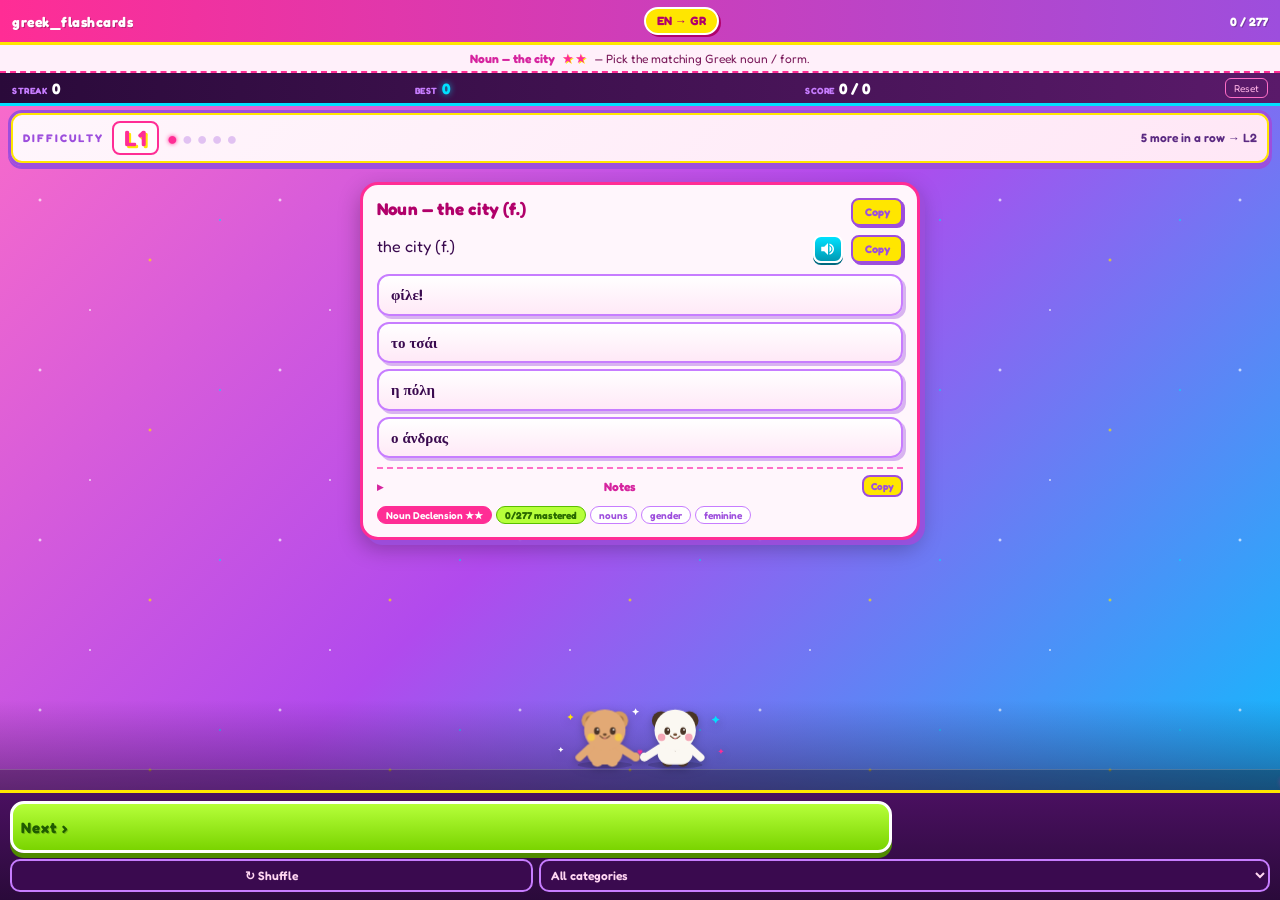
==== commit befab2a5: "tap-to-pronounce — Web Speech API speaker button on Greek text UX: Cyan speaker chip appears next to" ====
--- a/greek_flashcards/index.html
+++ b/greek_flashcards/index.html
@@ -12,18 +12,27 @@
   <link rel="stylesheet" href="styles.css" />
 </head>
 <body>
-  <header class="topbar-compact" id="topbarCompact" role="status" aria-live="polite">
-    <span class="tb-level" id="dmLevel">L1</span>
-    <span class="tb-dots" id="dmDots" aria-hidden="true">●○○○○</span>
-    <span class="tb-stat"><span id="statStreak">0</span><i class="tb-sep">/</i><span id="dmHint">5</span></span>
-    <span class="tb-stat tb-stat-dim"><span id="cardIndex">0</span><i class="tb-sep">/</i><span id="cardTotal">0</span></span>
-    <button class="tb-btn" id="dirToggle" type="button" aria-label="Toggle direction">EN⇄GR</button>
-    <button class="tb-btn tb-reset" id="resetStats" type="button" aria-label="Reset stats">⟲</button>
-    <span class="tb-hidden" id="statBest">0</span>
-    <span class="tb-hidden" id="statScore">0 / 0</span>
-    <span class="tb-hidden" id="deckName">greek_flashcards</span>
-    <span class="tb-hidden" id="instructionsStrip"></span>
+  <header class="topbar">
+    <div class="deck-name" id="deckName">✩ greek_flashcards ✩</div>
+    <button class="dir-toggle" id="dirToggle" type="button" aria-label="Toggle direction">EN → GR</button>
+    <div class="progress"><span id="cardIndex">0</span> / <span id="cardTotal">0</span></div>
   </header>
+
+  <div class="instructions-strip" id="instructionsStrip"><strong>Tip:</strong> Read prompt → tap Reveal → compare.</div>
+
+  <div class="stats-bar">
+    <span class="stat"><span class="stat-label">Streak</span><span class="stat-value" id="statStreak">0</span></span>
+    <span class="stat"><span class="stat-label">Best</span><span class="stat-value best" id="statBest">0</span></span>
+    <span class="stat"><span class="stat-label">Score</span><span class="stat-value" id="statScore">0 / 0</span></span>
+    <button class="reset-stats" id="resetStats" type="button" title="Reset all stats">Reset</button>
+  </div>
+
+  <div class="difficulty-meter" id="difficultyMeter" role="status" aria-live="polite">
+    <span class="dm-label">DIFFICULTY</span>
+    <span class="dm-level" id="dmLevel">L1</span>
+    <span class="dm-dots" id="dmDots" aria-hidden="true">●○○○○</span>
+    <span class="dm-hint" id="dmHint">2 right in a row → L2</span>
+  </div>
 
   <main class="card-stage">
     <section class="card" id="card" aria-live="polite">
@@ -34,6 +43,7 @@
 
       <div class="row prompt-row">
         <div class="prompt" id="prompt"></div>
+        <button class="speak-btn" id="promptSpeak" type="button" hidden aria-label="Pronounce in Greek"><svg viewBox="0 0 24 24" width="18" height="18" aria-hidden="true"><path fill="currentColor" d="M3 9v6h4l5 5V4L7 9H3zm13.5 3a4.5 4.5 0 0 0-2.5-4.03v8.05A4.5 4.5 0 0 0 16.5 12zm-2.5-7.5v2.05A5.99 5.99 0 0 1 18 12c0 2.61-1.67 4.84-4 5.65v2.05c3.39-.86 6-3.94 6-7.7s-2.61-6.84-6-7.45z"/></svg></button>
         <button class="copy-btn" data-copy="prompt" type="button" aria-label="Copy prompt">Copy</button>
       </div>
 
--- a/greek_flashcards/styles.css
+++ b/greek_flashcards/styles.css
@@ -725,118 +725,38 @@
   100% { transform: translateY(110vh) rotate(720deg); opacity: 0.9; }
 }
 
-/* ============================================================
-   COMPACT LAYOUT v21 — collapse 4 top bars into 1 status row
-   ============================================================ */
-
-/* Hide all elements moved into the compact topbar */
-.tb-hidden { display: none !important; }
-
-/* The single compact top status row — only difficulty + streak numbers */
-.topbar-compact {
+/* ---------- speaker button (Web Speech API) ---------- */
+.speak-btn {
+  display: inline-flex;
+  align-items: center;
+  justify-content: center;
+  background: linear-gradient(var(--cyan), #0099b3);
+  color: #fff;
+  border: 2px solid #fff;
+  border-radius: 8px;
+  width: 34px;
+  height: 30px;
+  margin-left: 4px;
+  padding: 0;
+  cursor: pointer;
+  box-shadow: 0 2px 0 #006a80;
   flex: 0 0 auto;
-  display: flex;
-  align-items: center;
-  gap: 6px;
-  padding: 4px 8px;
-  background: linear-gradient(90deg, #ff2d95, #9d4edd);
-  border-bottom: 2px solid var(--yellow);
-  color: #fff;
-  font-family: inherit;
-  font-weight: 800;
-  font-size: 11px;
-  min-height: 34px;
-  max-height: 36px;
-  z-index: 4;
-}
-.tb-level {
-  background: var(--yellow);
-  color: var(--hot);
-  padding: 2px 8px;
-  border-radius: 7px;
-  border: 1.5px solid #fff;
-  font-size: 15px;
-  font-weight: 900;
-  letter-spacing: 0.5px;
-  text-shadow: 1px 1px 0 rgba(255,255,255,0.45);
-  min-width: 34px;
-  text-align: center;
-}
-.tb-level.max {
-  background: var(--lime);
-  color: #9d0050;
-}
-.tb-dots {
-  font-size: 10px;
-  letter-spacing: 2px;
-  color: var(--yellow);
-}
-.tb-dots .on { color: var(--yellow); text-shadow: 0 0 4px var(--yellow); }
-.tb-dots .off { color: rgba(255,255,255,0.3); }
-.tb-stat {
-  background: rgba(0,0,0,0.28);
-  padding: 2px 7px;
-  border-radius: 6px;
-  font-size: 12px;
-  font-variant-numeric: tabular-nums;
-}
-.tb-stat-dim { opacity: 0.75; font-size: 10.5px; margin-left: auto; }
-.tb-sep { font-style: normal; opacity: 0.55; margin: 0 1px; font-weight: 600; }
-.tb-btn {
-  background: rgba(255,255,255,0.18);
-  color: #fff;
-  border: 1.5px solid rgba(255,255,255,0.4);
-  border-radius: 6px;
-  padding: 2px 7px;
-  font-size: 10.5px;
-  font-weight: 700;
-  font-family: inherit;
-  cursor: pointer;
-}
-.tb-btn:active { background: rgba(255,255,255,0.35); }
-.tb-reset { padding: 1px 6px; font-size: 14px; line-height: 1; }
-
-/* Level-up / level-down flash now lives on the topbar */
-.topbar-compact.dm-up .tb-level   { animation: tbUp   700ms ease-out; }
-.topbar-compact.dm-down .tb-level { animation: tbDown 700ms ease-out; }
-@keyframes tbUp {
-  0%   { transform: scale(1);    background: var(--lime); box-shadow: 0 0 0 var(--lime); }
-  25%  { transform: scale(1.35); box-shadow: 0 0 14px var(--lime); }
-  100% { transform: scale(1);    background: var(--yellow); }
-}
-@keyframes tbDown {
-  0%   { transform: scale(1);    background: #fff; color: var(--hot); }
-  25%  { transform: scale(0.82); box-shadow: 0 0 14px var(--hot); }
-  100% { transform: scale(1);    background: var(--yellow); }
-}
-
-/* Card stage gets ~70%+ of vertical space, smaller fonts overall */
-.card-stage { padding: 6px 10px 8px; }
-.card { padding: 12px 14px; gap: 8px; }
-.concept-row { gap: 6px; align-items: center; }
-.concept { font-size: clamp(14px, 4vw, 17px) !important; line-height: 1.2; }
-.card-stars { font-size: 12px; margin-left: 4px; }
-.prompt-row { gap: 6px; }
-.prompt { font-size: clamp(18px, 5.5vw, 24px) !important; line-height: 1.2; padding: 6px 0; }
-.mc-options { gap: 7px; }
-.mc-option { padding: 11px 13px !important; font-size: clamp(13px, 3.6vw, 15px) !important; min-height: 44px !important; }
-.feedback { font-size: 12px; padding: 6px 10px; }
-.ans-block { padding: 6px 8px; }
-.ans-label { font-size: 9px; }
-.ans-text { font-size: clamp(13px, 3.4vw, 15px) !important; }
-.notes summary { font-size: 11px; padding: 6px 8px; }
-.tags { gap: 4px; margin-top: 4px; }
-.tag { font-size: 10px; padding: 2px 7px; }
-
-/* Mascot compressed to ~50px — and we drop the marquee */
-.mascot { padding: 0; gap: 0; }
-.mascot-svg { max-height: 50px !important; }
-.marquee { display: none !important; }
-
-/* Bottom nav stays mobile-friendly but slimmer */
-.controls { padding: 6px 8px 8px; gap: 4px; }
-.next-big { min-height: 56px !important; font-size: 19px !important; padding: 10px 18px !important; }
-.secondary-controls { gap: 6px; }
-.secondary-controls button, .secondary-controls select {
-  padding: 6px 8px !important; font-size: 12px !important; min-height: 32px !important;
-}
+  font-family: inherit;
+}
+.speak-btn:active {
+  transform: translateY(1px);
+  box-shadow: 0 1px 0 #006a80;
+}
+.speak-btn.playing {
+  background: linear-gradient(var(--lime), #7ad400);
+  color: #1f5a00;
+  box-shadow: 0 2px 0 #4f8a00;
+  animation: speakerPulse 600ms ease-in-out infinite alternate;
+}
+@keyframes speakerPulse {
+  from { transform: scale(1);    }
+  to   { transform: scale(1.08); box-shadow: 0 2px 0 #4f8a00, 0 0 10px var(--lime); }
+}
+.speak-btn svg { display: block; }
+/* Inline in the prompt row use a slightly smaller chip */
+#promptSpeak { width: 30px; height: 28px; }
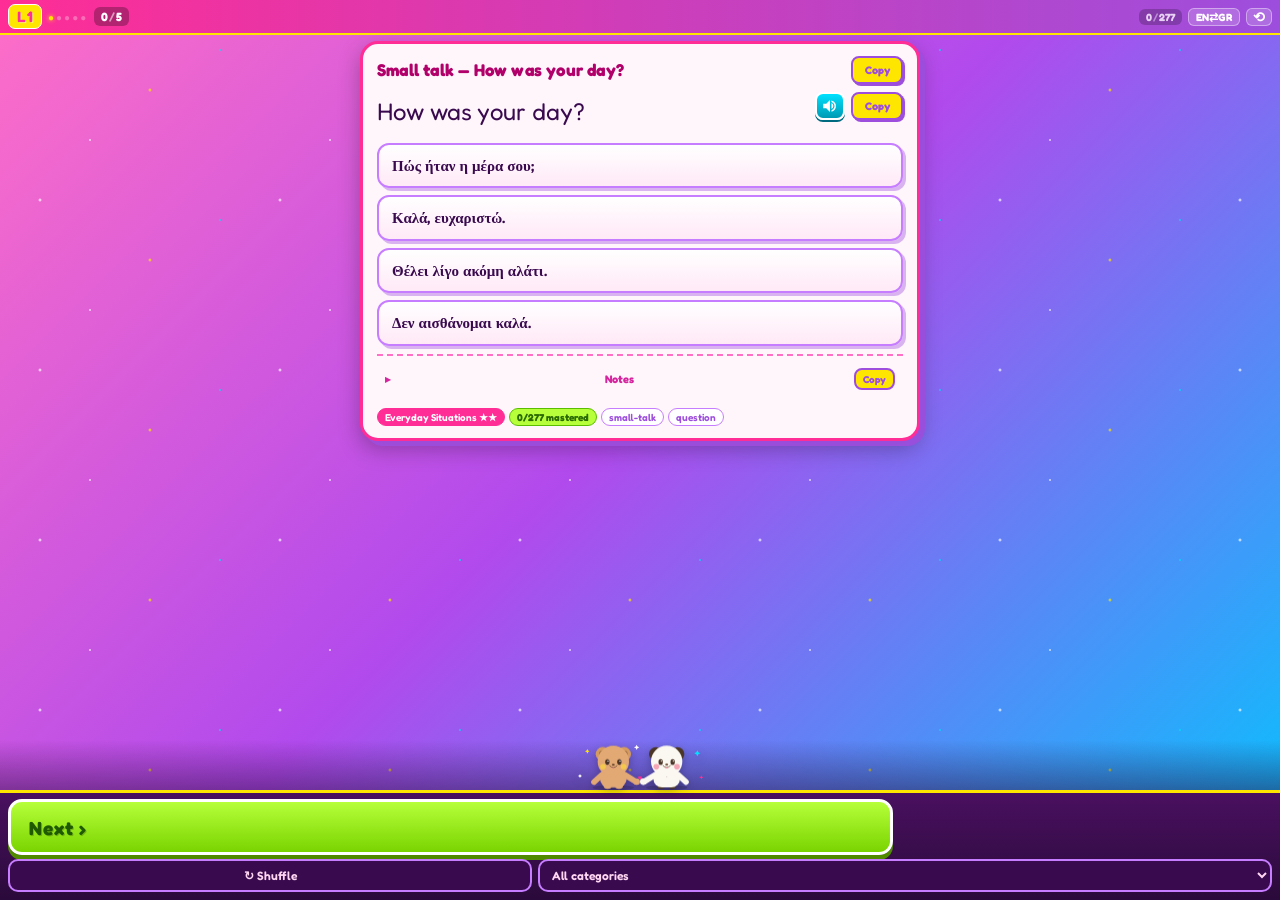
==== commit e2534aa3: "Merge remote-tracking branch 'origin/claude/greek-flashcards-mobile-AXNO2' into claude/greek-flashca" ====
--- a/greek_flashcards/index.html
+++ b/greek_flashcards/index.html
@@ -12,27 +12,18 @@
   <link rel="stylesheet" href="styles.css" />
 </head>
 <body>
-  <header class="topbar">
-    <div class="deck-name" id="deckName">✩ greek_flashcards ✩</div>
-    <button class="dir-toggle" id="dirToggle" type="button" aria-label="Toggle direction">EN → GR</button>
-    <div class="progress"><span id="cardIndex">0</span> / <span id="cardTotal">0</span></div>
+  <header class="topbar-compact" id="topbarCompact" role="status" aria-live="polite">
+    <span class="tb-level" id="dmLevel">L1</span>
+    <span class="tb-dots" id="dmDots" aria-hidden="true">●○○○○</span>
+    <span class="tb-stat"><span id="statStreak">0</span><i class="tb-sep">/</i><span id="dmHint">5</span></span>
+    <span class="tb-stat tb-stat-dim"><span id="cardIndex">0</span><i class="tb-sep">/</i><span id="cardTotal">0</span></span>
+    <button class="tb-btn" id="dirToggle" type="button" aria-label="Toggle direction">EN⇄GR</button>
+    <button class="tb-btn tb-reset" id="resetStats" type="button" aria-label="Reset stats">⟲</button>
+    <span class="tb-hidden" id="statBest">0</span>
+    <span class="tb-hidden" id="statScore">0 / 0</span>
+    <span class="tb-hidden" id="deckName">greek_flashcards</span>
+    <span class="tb-hidden" id="instructionsStrip"></span>
   </header>
-
-  <div class="instructions-strip" id="instructionsStrip"><strong>Tip:</strong> Read prompt → tap Reveal → compare.</div>
-
-  <div class="stats-bar">
-    <span class="stat"><span class="stat-label">Streak</span><span class="stat-value" id="statStreak">0</span></span>
-    <span class="stat"><span class="stat-label">Best</span><span class="stat-value best" id="statBest">0</span></span>
-    <span class="stat"><span class="stat-label">Score</span><span class="stat-value" id="statScore">0 / 0</span></span>
-    <button class="reset-stats" id="resetStats" type="button" title="Reset all stats">Reset</button>
-  </div>
-
-  <div class="difficulty-meter" id="difficultyMeter" role="status" aria-live="polite">
-    <span class="dm-label">DIFFICULTY</span>
-    <span class="dm-level" id="dmLevel">L1</span>
-    <span class="dm-dots" id="dmDots" aria-hidden="true">●○○○○</span>
-    <span class="dm-hint" id="dmHint">2 right in a row → L2</span>
-  </div>
 
   <main class="card-stage">
     <section class="card" id="card" aria-live="polite">
--- a/greek_flashcards/styles.css
+++ b/greek_flashcards/styles.css
@@ -725,6 +725,122 @@
   100% { transform: translateY(110vh) rotate(720deg); opacity: 0.9; }
 }
 
+/* ============================================================
+   COMPACT LAYOUT v21 — collapse 4 top bars into 1 status row
+   ============================================================ */
+
+/* Hide all elements moved into the compact topbar */
+.tb-hidden { display: none !important; }
+
+/* The single compact top status row — only difficulty + streak numbers */
+.topbar-compact {
+  flex: 0 0 auto;
+  display: flex;
+  align-items: center;
+  gap: 6px;
+  padding: 4px 8px;
+  background: linear-gradient(90deg, #ff2d95, #9d4edd);
+  border-bottom: 2px solid var(--yellow);
+  color: #fff;
+  font-family: inherit;
+  font-weight: 800;
+  font-size: 11px;
+  min-height: 34px;
+  max-height: 36px;
+  z-index: 4;
+}
+.tb-level {
+  background: var(--yellow);
+  color: var(--hot);
+  padding: 2px 8px;
+  border-radius: 7px;
+  border: 1.5px solid #fff;
+  font-size: 15px;
+  font-weight: 900;
+  letter-spacing: 0.5px;
+  text-shadow: 1px 1px 0 rgba(255,255,255,0.45);
+  min-width: 34px;
+  text-align: center;
+}
+.tb-level.max {
+  background: var(--lime);
+  color: #9d0050;
+}
+.tb-dots {
+  font-size: 10px;
+  letter-spacing: 2px;
+  color: var(--yellow);
+}
+.tb-dots .on { color: var(--yellow); text-shadow: 0 0 4px var(--yellow); }
+.tb-dots .off { color: rgba(255,255,255,0.3); }
+.tb-stat {
+  background: rgba(0,0,0,0.28);
+  padding: 2px 7px;
+  border-radius: 6px;
+  font-size: 12px;
+  font-variant-numeric: tabular-nums;
+}
+.tb-stat-dim { opacity: 0.75; font-size: 10.5px; margin-left: auto; }
+.tb-sep { font-style: normal; opacity: 0.55; margin: 0 1px; font-weight: 600; }
+.tb-btn {
+  background: rgba(255,255,255,0.18);
+  color: #fff;
+  border: 1.5px solid rgba(255,255,255,0.4);
+  border-radius: 6px;
+  padding: 2px 7px;
+  font-size: 10.5px;
+  font-weight: 700;
+  font-family: inherit;
+  cursor: pointer;
+}
+.tb-btn:active { background: rgba(255,255,255,0.35); }
+.tb-reset { padding: 1px 6px; font-size: 14px; line-height: 1; }
+
+/* Level-up / level-down flash now lives on the topbar */
+.topbar-compact.dm-up .tb-level   { animation: tbUp   700ms ease-out; }
+.topbar-compact.dm-down .tb-level { animation: tbDown 700ms ease-out; }
+@keyframes tbUp {
+  0%   { transform: scale(1);    background: var(--lime); box-shadow: 0 0 0 var(--lime); }
+  25%  { transform: scale(1.35); box-shadow: 0 0 14px var(--lime); }
+  100% { transform: scale(1);    background: var(--yellow); }
+}
+@keyframes tbDown {
+  0%   { transform: scale(1);    background: #fff; color: var(--hot); }
+  25%  { transform: scale(0.82); box-shadow: 0 0 14px var(--hot); }
+  100% { transform: scale(1);    background: var(--yellow); }
+}
+
+/* Card stage gets ~70%+ of vertical space, smaller fonts overall */
+.card-stage { padding: 6px 10px 8px; }
+.card { padding: 12px 14px; gap: 8px; }
+.concept-row { gap: 6px; align-items: center; }
+.concept { font-size: clamp(14px, 4vw, 17px) !important; line-height: 1.2; }
+.card-stars { font-size: 12px; margin-left: 4px; }
+.prompt-row { gap: 6px; }
+.prompt { font-size: clamp(18px, 5.5vw, 24px) !important; line-height: 1.2; padding: 6px 0; }
+.mc-options { gap: 7px; }
+.mc-option { padding: 11px 13px !important; font-size: clamp(13px, 3.6vw, 15px) !important; min-height: 44px !important; }
+.feedback { font-size: 12px; padding: 6px 10px; }
+.ans-block { padding: 6px 8px; }
+.ans-label { font-size: 9px; }
+.ans-text { font-size: clamp(13px, 3.4vw, 15px) !important; }
+.notes summary { font-size: 11px; padding: 6px 8px; }
+.tags { gap: 4px; margin-top: 4px; }
+.tag { font-size: 10px; padding: 2px 7px; }
+
+/* Mascot compressed to ~50px — and we drop the marquee */
+.mascot { padding: 0; gap: 0; }
+.mascot-svg { max-height: 50px !important; }
+.marquee { display: none !important; }
+
+/* Bottom nav stays mobile-friendly but slimmer */
+.controls { padding: 6px 8px 8px; gap: 4px; }
+.next-big { min-height: 56px !important; font-size: 19px !important; padding: 10px 18px !important; }
+.secondary-controls { gap: 6px; }
+.secondary-controls button, .secondary-controls select {
+  padding: 6px 8px !important; font-size: 12px !important; min-height: 32px !important;
+}
+
 /* ---------- speaker button (Web Speech API) ---------- */
 .speak-btn {
   display: inline-flex;
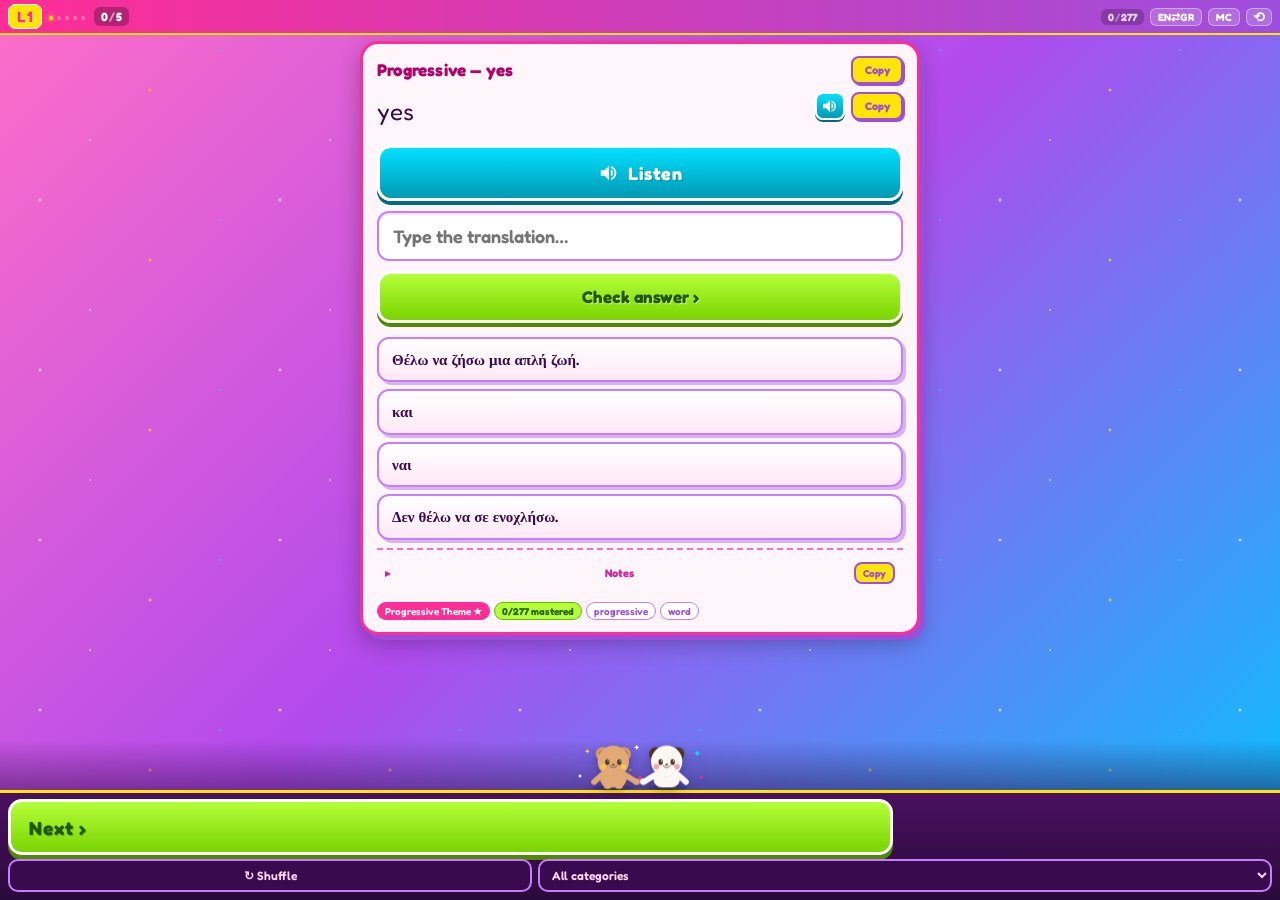
==== commit 152d1a01: "TYPE mode — audio prompt + free-text answer with fuzzy matching NEW QUESTION TYPE: A second answer m" ====
--- a/greek_flashcards/index.html
+++ b/greek_flashcards/index.html
@@ -18,6 +18,7 @@
     <span class="tb-stat"><span id="statStreak">0</span><i class="tb-sep">/</i><span id="dmHint">5</span></span>
     <span class="tb-stat tb-stat-dim"><span id="cardIndex">0</span><i class="tb-sep">/</i><span id="cardTotal">0</span></span>
     <button class="tb-btn" id="dirToggle" type="button" aria-label="Toggle direction">EN⇄GR</button>
+    <button class="tb-btn" id="modeToggle" type="button" aria-label="Toggle answer mode">MC</button>
     <button class="tb-btn tb-reset" id="resetStats" type="button" aria-label="Reset stats">⟲</button>
     <span class="tb-hidden" id="statBest">0</span>
     <span class="tb-hidden" id="statScore">0 / 0</span>
@@ -36,6 +37,15 @@
         <div class="prompt" id="prompt"></div>
         <button class="speak-btn" id="promptSpeak" type="button" hidden aria-label="Pronounce in Greek"><svg viewBox="0 0 24 24" width="18" height="18" aria-hidden="true"><path fill="currentColor" d="M3 9v6h4l5 5V4L7 9H3zm13.5 3a4.5 4.5 0 0 0-2.5-4.03v8.05A4.5 4.5 0 0 0 16.5 12zm-2.5-7.5v2.05A5.99 5.99 0 0 1 18 12c0 2.61-1.67 4.84-4 5.65v2.05c3.39-.86 6-3.94 6-7.7s-2.61-6.84-6-7.45z"/></svg></button>
         <button class="copy-btn" data-copy="prompt" type="button" aria-label="Copy prompt">Copy</button>
+      </div>
+
+      <div class="type-mode hidden" id="typeMode">
+        <button class="audio-replay" id="audioReplay" type="button" aria-label="Replay audio">
+          <svg viewBox="0 0 24 24" width="22" height="22" aria-hidden="true"><path fill="currentColor" d="M3 9v6h4l5 5V4L7 9H3zm13.5 3a4.5 4.5 0 0 0-2.5-4.03v8.05A4.5 4.5 0 0 0 16.5 12zm-2.5-7.5v2.05A5.99 5.99 0 0 1 18 12c0 2.61-1.67 4.84-4 5.65v2.05c3.39-.86 6-3.94 6-7.7s-2.61-6.84-6-7.45z"/></svg>
+          <span>Listen</span>
+        </button>
+        <input type="text" id="typeInput" class="type-input" placeholder="Type the translation…" autocomplete="off" autocorrect="off" autocapitalize="off" spellcheck="false" enterkeyhint="send" />
+        <button class="type-submit" id="typeSubmit" type="button">Check answer ›</button>
       </div>
 
       <div class="mc-options" id="mcOptions"></div>
--- a/greek_flashcards/styles.css
+++ b/greek_flashcards/styles.css
@@ -876,3 +876,185 @@
 .speak-btn svg { display: block; }
 /* Inline in the prompt row use a slightly smaller chip */
 #promptSpeak { width: 30px; height: 28px; }
+
+/* ---------- verb tap-to-conjugate ---------- */
+.verb-tap {
+  background: linear-gradient(transparent 60%, rgba(255,230,0,0.55) 60%);
+  cursor: pointer;
+  position: relative;
+  padding-right: 11px;
+  border-radius: 2px;
+}
+.verb-tap::after {
+  content: '▾';
+  position: absolute;
+  right: 0;
+  top: 0;
+  font-size: 0.7em;
+  color: var(--purple);
+  line-height: 1.4;
+}
+.verb-tap:active { background: rgba(255,230,0,0.85); }
+
+.verb-accordion {
+  margin: 6px 0 0 0;
+  padding: 0 10px;
+  background: linear-gradient(180deg, #fff0fa, #ffe2f3);
+  border: 2px solid var(--purple);
+  border-radius: 10px;
+  font-size: 12px;
+  max-height: 0;
+  overflow: hidden;
+  transition: max-height 320ms ease, padding 320ms ease;
+  box-shadow: 0 2px 0 rgba(157,78,221,0.4);
+}
+.verb-accordion.open {
+  max-height: 320px;
+  padding: 8px 10px;
+}
+.vc-head {
+  display: flex;
+  justify-content: space-between;
+  align-items: baseline;
+  font-size: 9.5px;
+  text-transform: uppercase;
+  letter-spacing: 1px;
+  color: var(--purple);
+  font-weight: 800;
+  padding-bottom: 4px;
+  margin-bottom: 4px;
+  border-bottom: 1px dashed rgba(157,78,221,0.4);
+}
+.vc-head strong {
+  font-size: 13px;
+  color: var(--hot);
+  text-transform: none;
+  letter-spacing: 0;
+  font-weight: 900;
+}
+.vc-row {
+  display: grid;
+  grid-template-columns: 64px 60px 1fr 22px;
+  align-items: center;
+  gap: 6px;
+  padding: 3px 0;
+  border-bottom: 1px dotted rgba(157,78,221,0.18);
+}
+.vc-row:last-child { border-bottom: none; }
+.vc-pn {
+  color: var(--purple);
+  font-weight: 700;
+  font-size: 11px;
+}
+.vc-pn-en {
+  color: var(--ink-soft);
+  font-size: 10px;
+  font-style: italic;
+}
+.vc-form {
+  color: #d6249f;
+  font-weight: 800;
+  font-size: 13px;
+  text-align: right;
+  padding-right: 6px;
+  font-variant-numeric: tabular-nums;
+}
+.vc-speak {
+  width: 22px;
+  height: 22px;
+  padding: 0;
+  background: var(--cyan);
+  color: #003a4a;
+  border: 1.5px solid #fff;
+  border-radius: 5px;
+  box-shadow: 0 1px 0 #006a80;
+  cursor: pointer;
+  display: inline-flex;
+  align-items: center;
+  justify-content: center;
+  font-family: inherit;
+}
+.vc-speak.playing { background: var(--lime); }
+.vc-speak:active { transform: translateY(1px); box-shadow: 0 0 0 #006a80; }
+.vc-speak svg { display: block; }
+
+/* ---------- TYPE mode: audio prompt + free-text answer ---------- */
+.type-mode {
+  display: flex;
+  flex-direction: column;
+  gap: 10px;
+  align-items: stretch;
+  padding: 4px 0;
+}
+.audio-replay {
+  display: flex;
+  align-items: center;
+  justify-content: center;
+  gap: 8px;
+  background: linear-gradient(var(--cyan), #0099b3);
+  color: #fff;
+  border: 3px solid #fff;
+  border-radius: 14px;
+  padding: 14px 18px;
+  font-size: 18px;
+  font-weight: 800;
+  letter-spacing: 0.5px;
+  font-family: inherit;
+  cursor: pointer;
+  box-shadow: 0 4px 0 #006a80;
+  min-height: 56px;
+  text-shadow: 1px 1px 0 rgba(0,0,0,0.2);
+}
+.audio-replay:active { transform: translateY(2px); box-shadow: 0 2px 0 #006a80; }
+.audio-replay.playing {
+  background: linear-gradient(var(--lime), #7ad400);
+  color: #1f5a00;
+  box-shadow: 0 4px 0 #4f8a00;
+}
+.audio-replay svg { display: block; }
+.type-input {
+  width: 100%;
+  font-family: inherit;
+  font-size: 18px;
+  padding: 12px 14px;
+  border: 2.5px solid var(--purple2);
+  border-radius: 12px;
+  background: #fff;
+  color: var(--ink);
+  outline: none;
+  min-height: 50px;
+  font-weight: 600;
+  box-shadow: inset 0 2px 0 rgba(157,78,221,0.15);
+}
+.type-input:focus {
+  border-color: var(--hot);
+  box-shadow: 0 0 0 3px rgba(255,45,149,0.25);
+}
+.type-input.right {
+  border-color: #5bbf00;
+  background: #eaffd0;
+  color: #2a6a00;
+  font-weight: 800;
+}
+.type-input.wrong {
+  border-color: #ff3b6b;
+  background: #ffe0ea;
+  color: #c00038;
+  font-weight: 800;
+}
+.type-submit {
+  background: linear-gradient(var(--lime), #7ad400);
+  color: #1f5a00;
+  border: 3px solid #fff;
+  border-radius: 14px;
+  padding: 12px 18px;
+  font-size: 17px;
+  font-weight: 800;
+  font-family: inherit;
+  cursor: pointer;
+  box-shadow: 0 4px 0 #4f8a00;
+  text-shadow: 1px 1px 0 rgba(255,255,255,0.5);
+  min-height: 52px;
+}
+.type-submit:active { transform: translateY(2px); box-shadow: 0 2px 0 #4f8a00; }
+.type-submit:disabled { opacity: 0.5; cursor: default; }
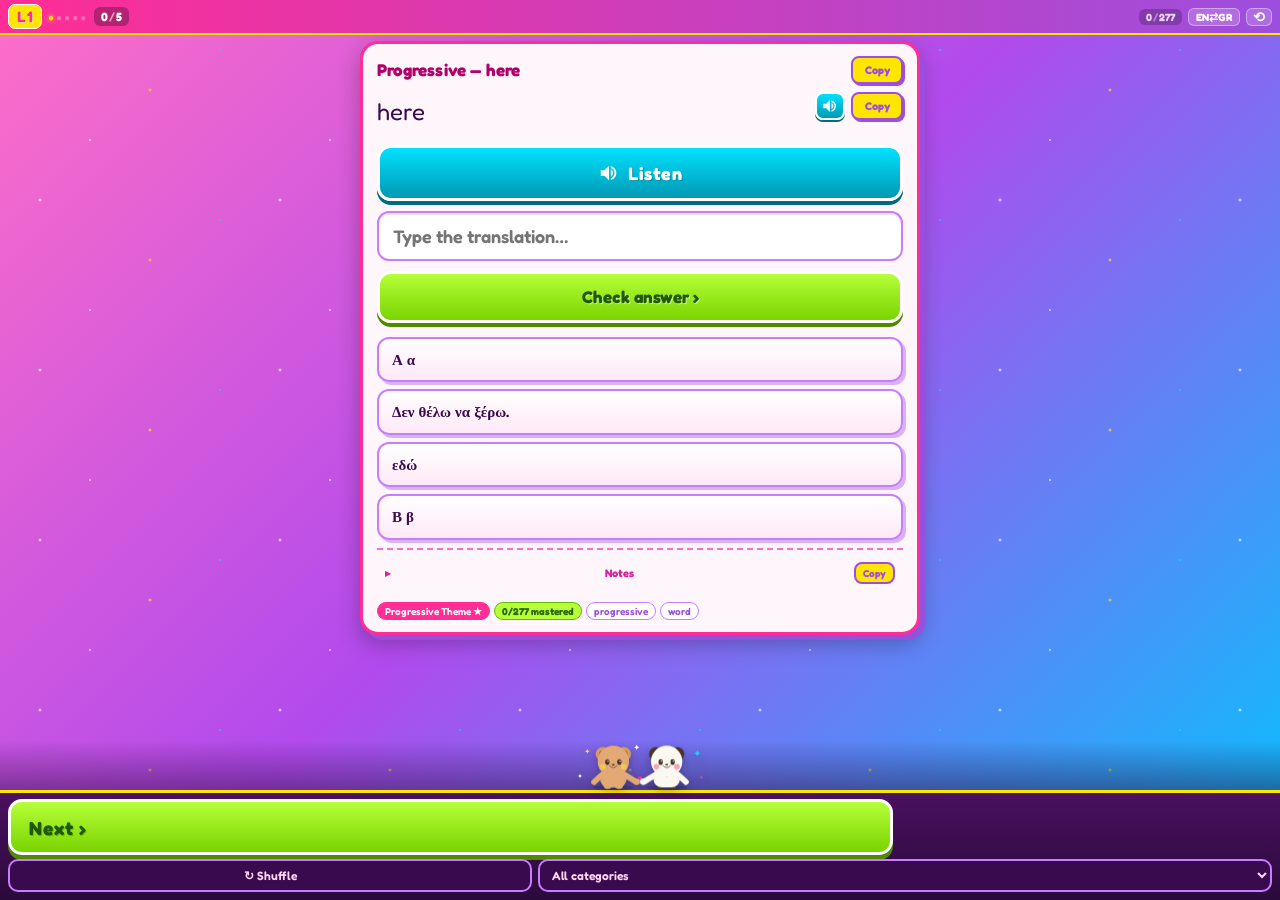
==== commit 0fed4d2c: "Audio Dictation as its own category — drop the global MC/TYPE toggle The TYPE question type is no lo" ====
--- a/greek_flashcards/index.html
+++ b/greek_flashcards/index.html
@@ -18,7 +18,6 @@
     <span class="tb-stat"><span id="statStreak">0</span><i class="tb-sep">/</i><span id="dmHint">5</span></span>
     <span class="tb-stat tb-stat-dim"><span id="cardIndex">0</span><i class="tb-sep">/</i><span id="cardTotal">0</span></span>
     <button class="tb-btn" id="dirToggle" type="button" aria-label="Toggle direction">EN⇄GR</button>
-    <button class="tb-btn" id="modeToggle" type="button" aria-label="Toggle answer mode">MC</button>
     <button class="tb-btn tb-reset" id="resetStats" type="button" aria-label="Reset stats">⟲</button>
     <span class="tb-hidden" id="statBest">0</span>
     <span class="tb-hidden" id="statScore">0 / 0</span>
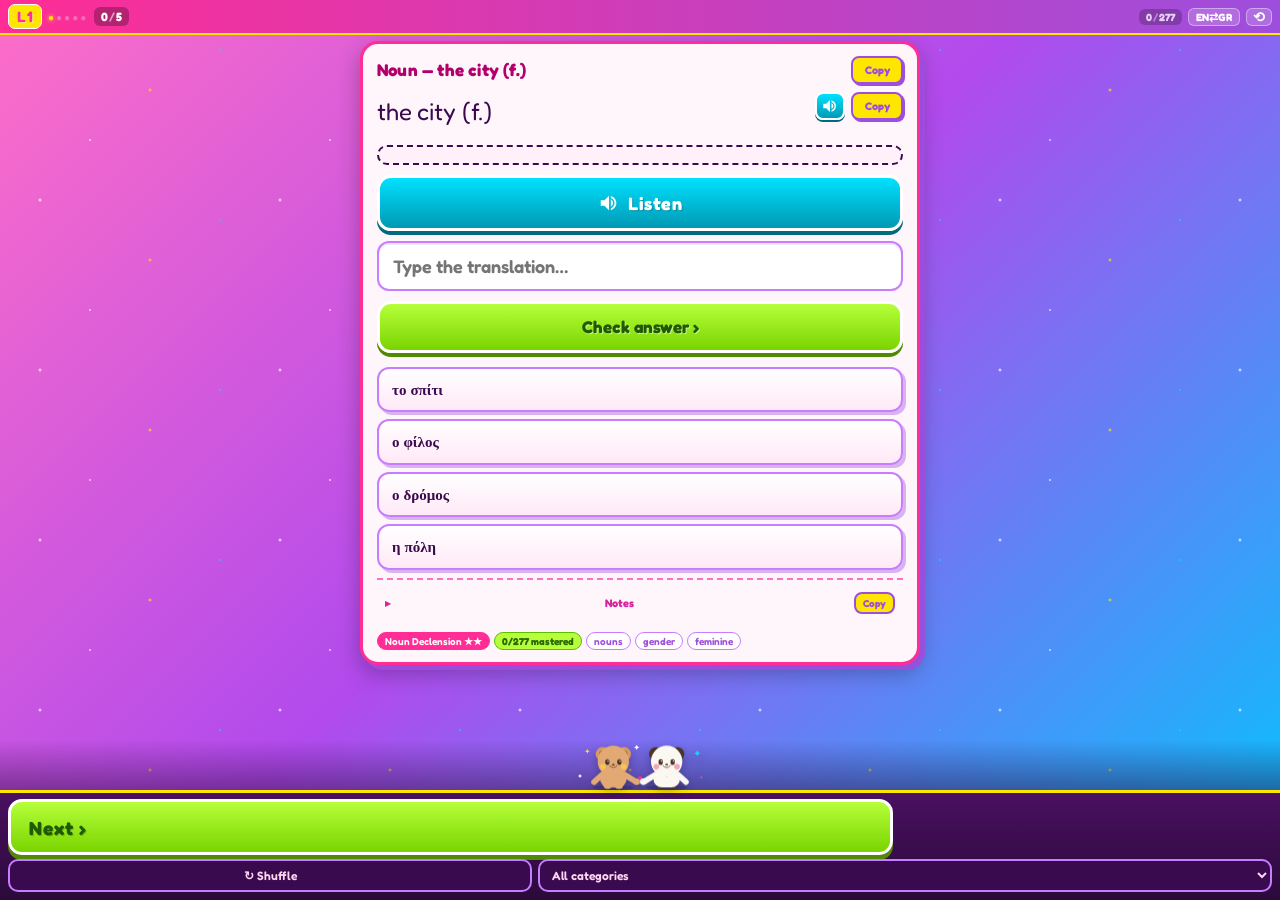
==== commit c463b7ea: "Audio Dictation: 3 rotating sub-modes with per-card instructions Audio Dictation now cycles through " ====
--- a/greek_flashcards/index.html
+++ b/greek_flashcards/index.html
@@ -39,6 +39,7 @@
       </div>
 
       <div class="type-mode hidden" id="typeMode">
+        <div class="type-instruction" id="typeInstruction"></div>
         <button class="audio-replay" id="audioReplay" type="button" aria-label="Replay audio">
           <svg viewBox="0 0 24 24" width="22" height="22" aria-hidden="true"><path fill="currentColor" d="M3 9v6h4l5 5V4L7 9H3zm13.5 3a4.5 4.5 0 0 0-2.5-4.03v8.05A4.5 4.5 0 0 0 16.5 12zm-2.5-7.5v2.05A5.99 5.99 0 0 1 18 12c0 2.61-1.67 4.84-4 5.65v2.05c3.39-.86 6-3.94 6-7.7s-2.61-6.84-6-7.45z"/></svg>
           <span>Listen</span>
--- a/greek_flashcards/styles.css
+++ b/greek_flashcards/styles.css
@@ -1058,3 +1058,33 @@
 }
 .type-submit:active { transform: translateY(2px); box-shadow: 0 2px 0 #4f8a00; }
 .type-submit:disabled { opacity: 0.5; cursor: default; }
+
+/* ---------- Audio Dictation sub-mode instruction strip ---------- */
+.type-instruction {
+  text-align: center;
+  font-size: 13px;
+  font-weight: 800;
+  letter-spacing: 0.4px;
+  padding: 8px 10px;
+  border-radius: 10px;
+  border: 2px dashed;
+  background: #fff0fa;
+}
+/* Greek audio → English typed: hot-pink accent */
+.type-mode.di-gr-en .type-instruction {
+  color: var(--hot);
+  border-color: var(--hot);
+  background: linear-gradient(135deg, #fff0fa, #ffe2f3);
+}
+/* English audio → Greek typed: cyan accent */
+.type-mode.di-en-gr .type-instruction {
+  color: #006a80;
+  border-color: var(--cyan);
+  background: linear-gradient(135deg, #e6fbff, #ccf3ff);
+}
+/* Greek audio → Greek typed (transcription): lime accent */
+.type-mode.di-gr-gr .type-instruction {
+  color: #2a6a00;
+  border-color: #5bbf00;
+  background: linear-gradient(135deg, #f0ffd6, #e0ffb8);
+}
